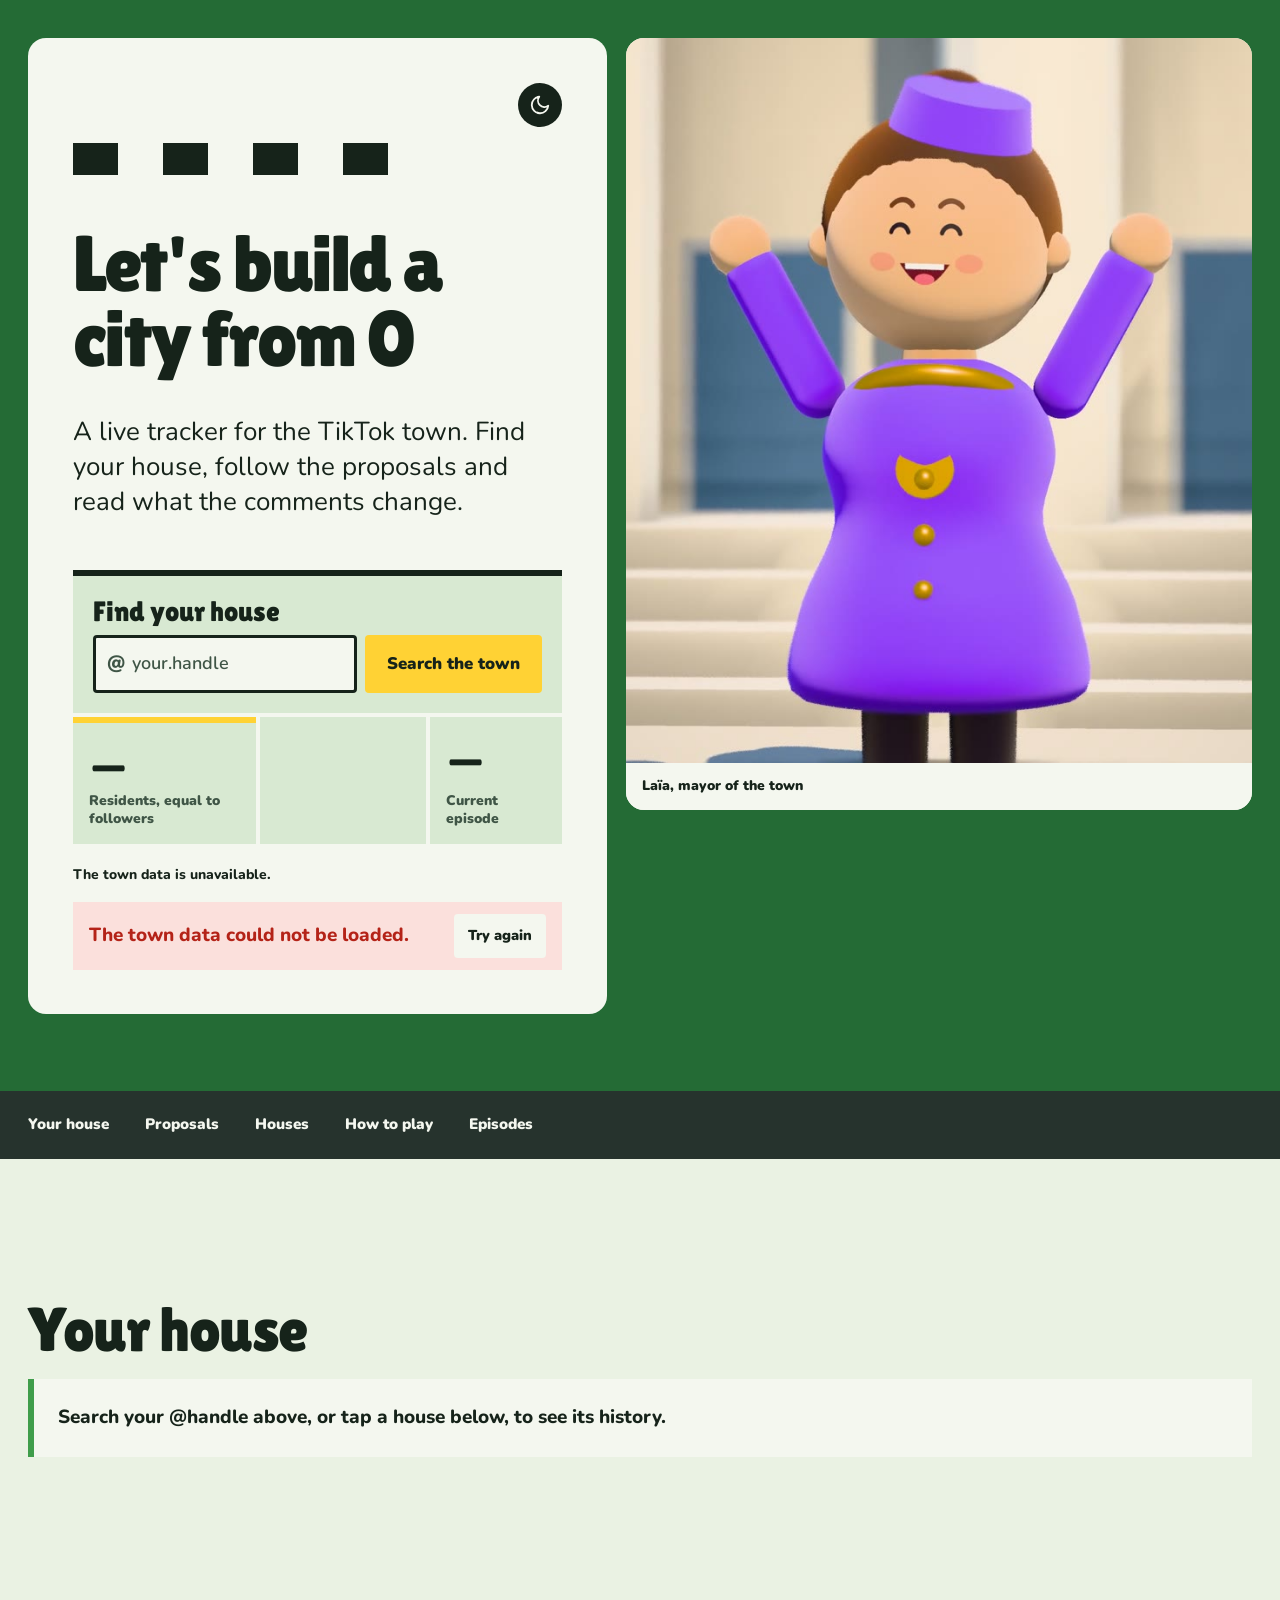
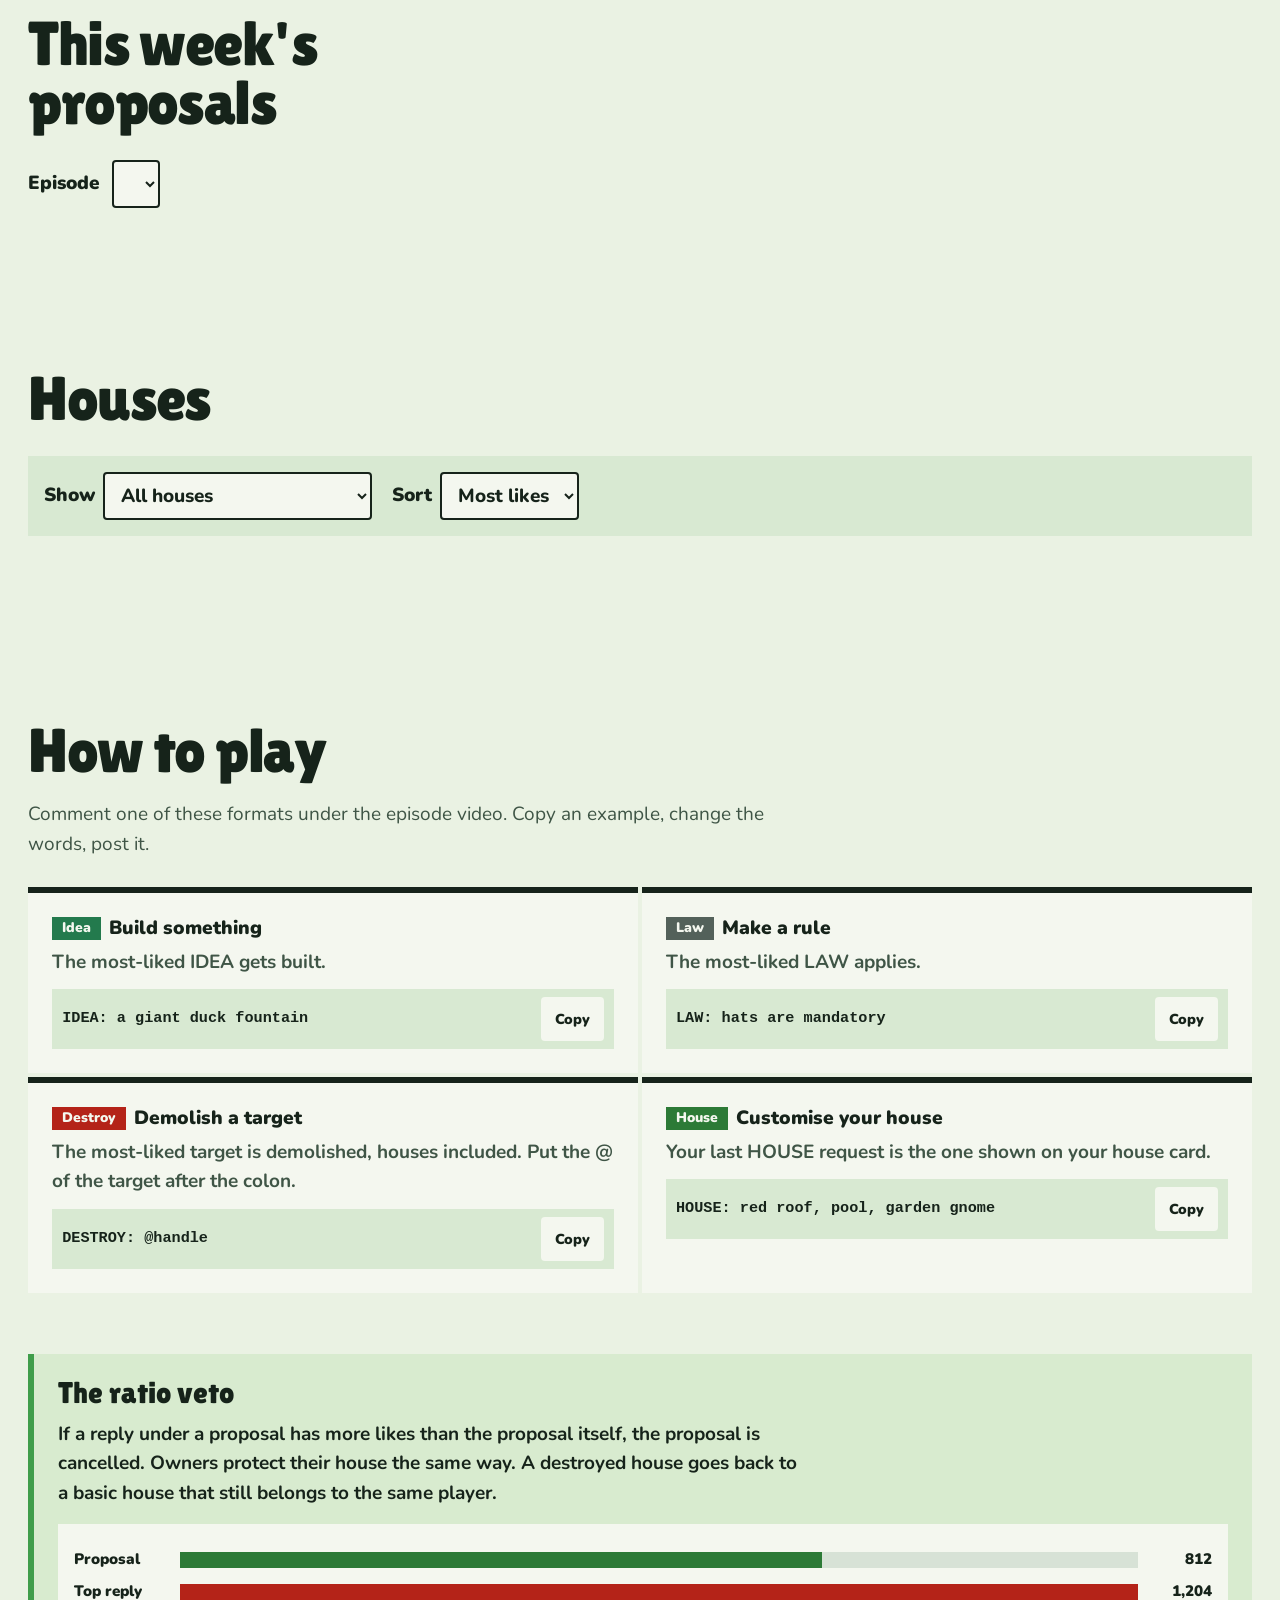
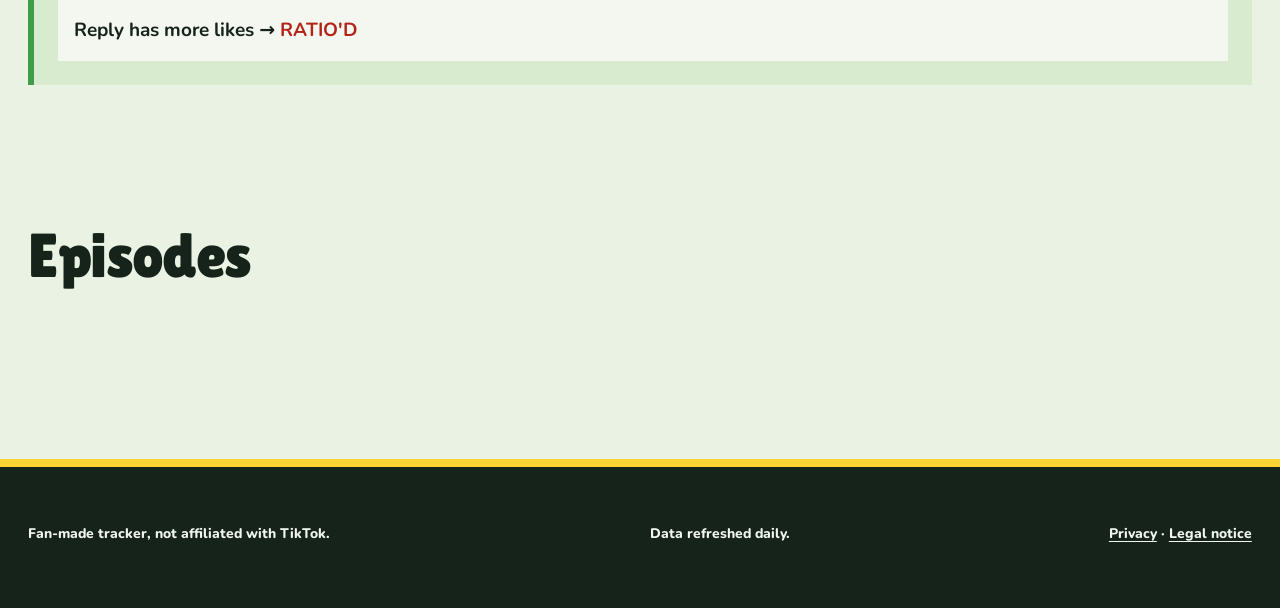
==== index.html @ fedee7d1 "Let's build a city from 0: town tracker" ====
<!doctype html>
<html lang="en">
<head>
<meta charset="utf-8">
<meta name="viewport" content="width=device-width, initial-scale=1">
<meta name="color-scheme" content="light dark">
<title>Let's build a city from 0 · Town tracker</title>
<meta name="description" content="Fan-made tracker for Let's build a city from 0: the houses, proposals, votes and elections of a miniature town built by TikTok comments.">
<meta name="theme-color" content="#2c7a36">
<meta property="og:type" content="website">
<meta property="og:title" content="Let's build a city from 0">
<meta property="og:description" content="Your comments build a miniature town. Find your house, follow the proposals and the election.">
<link rel="icon" type="image/png" href="img/laia-favicon.png">
<link rel="preconnect" href="https://fonts.googleapis.com">
<link rel="preconnect" href="https://fonts.gstatic.com" crossorigin>
<link rel="stylesheet" href="https://fonts.googleapis.com/css2?family=Lilita+One&family=Nunito:wght@400;600;800;900&display=swap">
<script>
  // Apply the stored theme before first paint (no flash). No stored choice: the OS setting applies.
  try { var t = localStorage.getItem('theme'); if (t === 'light' || t === 'dark') document.documentElement.setAttribute('data-theme', t); } catch (e) {}
</script>
<link rel="stylesheet" href="style.css">
</head>
<body>

<a class="skip" href="#main">Skip to content</a>

<header class="hero" id="hero">
  <div class="hero-shell wrap">
    <figure class="photo-card laia-hero hero-room">
      <div class="photo-stack">
        <img class="room-photo" src="img/laia-cheer.jpg" width="720" height="834" alt="Laïa, the mayor, cheering on the town hall steps" fetchpriority="high">
        <img class="room-photo room-photo-alt" src="img/laia-wave.jpg" width="720" height="694" alt="" aria-hidden="true">
      </div>
      <figcaption>Laïa, mayor of the town</figcaption>
    </figure>

    <div class="hero-card">
      <div class="hero-bar">
        <button type="button" class="theme-toggle" id="theme-toggle" aria-label="Switch to dark theme" hidden>
          <svg class="ic ic-moon" viewBox="0 0 24 24" aria-hidden="true" focusable="false"><path d="M21 12.8A9 9 0 1 1 11.2 3a7 7 0 0 0 9.8 9.8z"/></svg>
          <svg class="ic ic-sun" viewBox="0 0 24 24" aria-hidden="true" focusable="false"><circle cx="12" cy="12" r="4.5"/><path d="M12 2v2.5M12 19.5V22M2 12h2.5M19.5 12H22M4.9 4.9l1.8 1.8M17.3 17.3l1.8 1.8M4.9 19.1l1.8-1.8M17.3 6.7l1.8-1.8"/></svg>
        </button>
      </div>
      <div class="hero-stripe" aria-hidden="true"><span></span><span></span><span></span><span></span><span></span><span></span><span></span><span></span></div>
      <h1 class="title">Let's build a city from 0</h1>
      <p class="lede">A live tracker for the TikTok town. Find your house, follow the proposals and read what the comments change.</p>

      <form class="finder" id="find-form" role="search">
        <label class="finder-label" for="find">Find your house</label>
        <div class="finder-main">
          <div class="finder-row">
            <span class="at" aria-hidden="true">@</span>
            <input id="find" type="search" autocomplete="off" autocapitalize="none" autocorrect="off" spellcheck="false" placeholder="your.handle">
          </div>
          <button type="submit" class="btn primary">Search the town</button>
        </div>
        <ul class="results" id="results" hidden></ul>
      </form>

      <div class="stats">
        <div class="pop">
          <span class="num" id="population">—</span>
          <span class="stat-caption">Residents, equal to followers</span>
        </div>
        <div class="spark-card">
          <div class="spark" id="spark"></div>
          <span class="stat-caption">Follower history</span>
        </div>
        <div class="ep-box">
          <span class="num" id="current-ep">—</span>
          <span class="stat-caption">Current episode</span>
        </div>
      </div>

      <p class="updated" id="updated" role="status" aria-live="polite" aria-atomic="true" aria-busy="true">Loading the town…</p>
      <p class="banner" id="banner" role="status" hidden>Preview: sample data, the town opens with episode 2.</p>
      <div class="load-error" id="load-error" role="alert" hidden>
        <span>The town data could not be loaded.</span>
        <button type="button" class="btn small" id="load-retry">Try again</button>
      </div>
    </div>
  </div>
</header>

<nav class="sitenav" aria-label="Sections">
  <div class="wrap navbar">
    <ul class="navlist">
      <li><a href="#house">Your house</a></li>
      <li><a href="#proposals">Proposals</a></li>
      <li><a href="#houses">Houses</a></li>
      <li id="nav-deputy" hidden><a href="#deputy">Deputy mayor</a></li>
      <li id="nav-hall" hidden><a href="#hall">Hall of fame</a></li>
      <li><a href="#how">How to play</a></li>
      <li><a href="#episodes">Episodes</a></li>
    </ul>
  </div>
</nav>

<main class="wrap" id="main">

  <section class="block" id="house" aria-labelledby="house-title">
    <h2 class="sec-title" id="house-title">Your house</h2>
    <p class="muted" id="house-empty">Search your @handle above, or tap a house below, to see its history.</p>
    <article class="house" id="house-card" hidden></article>
  </section>

  <section class="block" id="proposals" aria-labelledby="proposals-title">
    <h2 class="sec-title" id="proposals-title">This week's proposals</h2>
    <div class="ep-switch">
      <label for="ep-select">Episode</label>
      <select id="ep-select"></select>
    </div>
    <div id="proposals-root"></div>
  </section>

  <section class="block" id="houses" aria-labelledby="houses-title">
    <h2 class="sec-title" id="houses-title">Houses</h2>
    <div class="toolbar">
      <label class="ctl">
        <span>Show</span>
        <select id="house-filter">
          <option value="all">All houses</option>
          <option value="custom">Custom</option>
          <option value="basic">Basic</option>
          <option value="destroyed_basic">Destroyed, back to basic</option>
        </select>
      </label>
      <label class="ctl">
        <span>Sort</span>
        <select id="house-sort">
          <option value="likes">Most likes</option>
          <option value="newest">Newest</option>
          <option value="az">A–Z</option>
        </select>
      </label>
      <p class="count" id="house-count" aria-live="polite"></p>
    </div>
    <div class="grid" id="house-grid"></div>
    <div class="more"><button type="button" class="btn" id="house-more" hidden>Show more houses</button></div>
  </section>

  <section class="block" id="deputy" aria-labelledby="deputy-title" hidden>
    <h2 class="sec-title" id="deputy-title">Deputy mayor</h2>
    <div class="deputy-split">
      <div>
        <ul class="deputy-rules">
          <li>Laïa is the mayor and stays mayor. The election picks her <strong>deputy mayor</strong>. It unlocks at 100 followers.</li>
          <li>To run, comment <strong>I RUN</strong> under the latest episode. The most-liked candidacy wins.</li>
          <li>The deputy serves <strong>2 episodes</strong>.</li>
          <li>The deputy <strong>tips the balance</strong> in every vote during their term.</li>
          <li>The deputy can pass <strong>one law</strong> of their choice, which lasts their whole term.</li>
          <li>If Laïa judges that law abusive, the law's first episode opens a <strong>keep-or-repeal vote</strong>.</li>
        </ul>
        <p class="muted">Candidates are residents who commented <strong>I RUN</strong>. Sorted by likes.</p>
      </div>
      <figure class="photo-card laia-deputy">
        <img src="img/laia-wave.jpg" width="720" height="694" loading="lazy" alt="Laïa, the mayor, waving from the town hall steps">
        <figcaption>Laïa picks a deputy</figcaption>
      </figure>
    </div>
    <p class="count" id="candidate-count" aria-live="polite"></p>
    <div class="grid" id="candidate-grid"></div>
  </section>

  <section class="block" id="hall" aria-labelledby="hall-title" hidden>
    <h2 class="sec-title" id="hall-title">Hall of fame</h2>
    <p class="muted">Deputy mayors and custom avatar winners, in the order of the episode they were chosen.</p>
    <ol class="hall-list" id="hall-list"></ol>
  </section>

  <section class="block" id="how" aria-labelledby="how-title">
    <h2 class="sec-title" id="how-title">How to play</h2>
    <p class="muted">Comment one of these formats under the episode video. Copy an example, change the words, post it.</p>

    <ul class="formats">
      <li class="format">
        <h3><span class="tag-type t-IDEA">Idea</span> Build something</h3>
        <p>The most-liked IDEA gets built.</p>
        <div class="example"><code id="ex-idea">IDEA: a giant duck fountain</code><button type="button" class="btn small copy" data-copy-target="ex-idea">Copy</button></div>
      </li>
      <li class="format">
        <h3><span class="tag-type t-LAW">Law</span> Make a rule</h3>
        <p>The most-liked LAW applies.</p>
        <div class="example"><code id="ex-law">LAW: hats are mandatory</code><button type="button" class="btn small copy" data-copy-target="ex-law">Copy</button></div>
      </li>
      <li class="format">
        <h3><span class="tag-type t-DESTROY">Destroy</span> Demolish a target</h3>
        <p>The most-liked target is demolished, houses included. Put the @ of the target after the colon.</p>
        <div class="example"><code id="ex-destroy">DESTROY: @handle</code><button type="button" class="btn small copy" data-copy-target="ex-destroy">Copy</button></div>
      </li>
      <li class="format">
        <h3><span class="tag-type t-HOUSE">House</span> Customise your house</h3>
        <p>Your last HOUSE request is the one shown on your house card.</p>
        <div class="example"><code id="ex-house">HOUSE: red roof, pool, garden gnome</code><button type="button" class="btn small copy" data-copy-target="ex-house">Copy</button></div>
      </li>
      <li class="format" id="how-run" hidden>
        <h3><span class="tag-type t-RUN">I run</span> Run for deputy mayor</h3>
        <p>Comment it to become a candidate.</p>
        <div class="example"><code id="ex-run">I RUN</code><button type="button" class="btn small copy" data-copy-target="ex-run">Copy</button></div>
      </li>
      <li class="format" id="how-deputy" hidden>
        <h3><span class="tag-type t-RUN">Deputy</span> Serve 2 episodes</h3>
        <p>The most-liked I RUN becomes deputy mayor. The deputy tips every vote and passes one law for the term. Laïa can call a keep-or-repeal vote on that law.</p>
      </li>
    </ul>
    <p class="copy-status" id="copy-status" role="status" aria-live="polite"></p>

    <div class="rule">
      <h3>The ratio veto</h3>
      <p>If a reply under a proposal has more likes than the proposal itself, the proposal is cancelled. Owners protect their house the same way. A destroyed house goes back to a basic house that still belongs to the same player.</p>
      <div class="ratio-demo" aria-hidden="true">
        <div class="rd-row">
          <span class="rd-label">Proposal</span>
          <span class="rd-track"><span class="rd-bar w-812"></span></span>
          <span class="rd-val">812</span>
        </div>
        <div class="rd-row">
          <span class="rd-label">Top reply</span>
          <span class="rd-track"><span class="rd-bar is-reply w-1204"></span></span>
          <span class="rd-val">1,204</span>
        </div>
        <p class="rd-verdict">Reply has more likes → <strong>RATIO'D</strong></p>
      </div>
    </div>

    <div class="rule milestones" id="milestones" hidden>
      <h3>Milestones</h3>
      <ul>
        <li><strong>100 followers:</strong> the deputy election unlocks.</li>
        <li><strong>1,000 followers:</strong> each episode's top comment gets a custom avatar in town.</li>
      </ul>
    </div>
  </section>

  <section class="block" id="episodes" aria-labelledby="episodes-title">
    <h2 class="sec-title" id="episodes-title">Episodes</h2>
    <ul class="ep-list" id="episode-list"></ul>
  </section>

  
</main>

<footer class="foot">
  <div class="wrap">
    <p>Fan-made tracker, not affiliated with TikTok.</p>
    <p>Data refreshed daily.</p>
    <p><a href="privacy.html">Privacy</a> · <a href="legal.html">Legal notice</a></p>
  </div>
</footer>

<script src="app.js"></script>
</body>
</html>
---- style.css ----
/* Let's build a city from 0 · public tracker */

:root {
  --bg: #eaf2e3;
  --paper: #f4f7ef;
  --surface: #d8e9d2;
  --ink: #16231a;
  --muted: #3f5546;
  --line: #b7cbb4;
  --link: #1e6e38;
  --grass: #3f9d4a;
  --grass-deep: #246b35;
  --grass-soft: #d8ebcf;
  --asphalt: #26332d;
  --asphalt-2: #415148;
  --asphalt-soft: #d7e2d6;
  --sun: #ffd234;
  --sun-hover: #ffe27a;
  --sun-soft: #fff1be;
  --sun-ink: #5b4300;
  --on-sun: #16231a;
  --on-tint: #f4f7ef;
  --on-asphalt: #f4f7ef;
  --title: #f4f7ef;
  --hero-text: #f3faef;
  --outline: #16231a;
  --focus: #0d5c38;
  --focus-on-green: #ffd234;
  --good: #1a6b43;
  --good-soft: #d5f0df;
  --bad: #b42318;
  --bad-soft: #fbe0dc;
  --bad-wash: #fdf1ef;
  --basic: #58635e;
  --basic-soft: #e4ece2;
  --t-idea: #237a4d;
  --t-law: #53615a;
  --t-destroy: #b42318;
  --t-run: #8a5800;
  --t-house: #2c7a36;
  --bar-other: #53615a;
  --bar-top: #2c7a36;
  --foot-bg: #16231a;
  --foot-text: #f1f7ee;
  --radius: 18px;
  --margin: clamp(16px, 2.2vw, 32px);
  --gutter: clamp(12px, 1.5vw, 24px);
  --s1: 4px;
  --s2: 8px;
  --s3: 16px;
  --s4: 24px;
  --s5: 32px;
  --s6: 48px;
  --s7: 64px;
  --step-small: clamp(.8125rem, .79rem + .1vw, .875rem);
  --step-body: clamp(1.0625rem, 1rem + .25vw, 1.1875rem);
  --step-lead: clamp(1.25rem, 1.1rem + .7vw, 1.625rem);
  --step-head: clamp(2rem, 1.3rem + 3.2vw, 4rem);
  --ease-out: cubic-bezier(.22, 1, .36, 1);
  --ease-soft: cubic-bezier(.33, 1, .68, 1);
  --t-hover: 180ms;
  --t-press: 140ms;
  color-scheme: light;
}

@media (prefers-color-scheme: dark) {
  :root:not([data-theme="light"]) {
    --bg: #101812;
    --paper: #1b2920;
    --surface: #263b2b;
    --ink: #eef7ed;
    --muted: #c1d0c2;
    --line: #415a46;
    --link: #8bd59b;
    --grass: #65c574;
    --grass-deep: #285e36;
    --grass-soft: #1f3b26;
    --asphalt: #202923;
    --asphalt-2: #3b4b40;
    --asphalt-soft: #2c3830;
    --sun: #ffd234;
    --sun-hover: #ffe9a3;
    --sun-soft: #3c3411;
    --sun-ink: #ffe38a;
    --on-sun: #16231a;
    --on-tint: #101812;
    --on-asphalt: #f2fbef;
    --title: #f2fbef;
    --hero-text: #f2fbef;
    --outline: #081008;
    --focus: #ffd234;
    --focus-on-green: #ffd234;
    --good: #57ca86;
    --good-soft: #173823;
    --bad: #ff857b;
    --bad-soft: #43211e;
    --bad-wash: #281916;
    --basic: #c0cbc1;
    --basic-soft: #2c3830;
    --t-idea: #57ca86;
    --t-law: #acb9ae;
    --t-destroy: #ff857b;
    --t-run: #ffc071;
    --t-house: #8bd59b;
    --bar-other: #9aa99d;
    --bar-top: #65c574;
    --foot-bg: #081008;
    --foot-text: #dce9dc;
    color-scheme: dark;
  }
}

:root[data-theme="dark"] {
  --bg: #101812;
  --paper: #1b2920;
  --surface: #263b2b;
  --ink: #eef7ed;
  --muted: #c1d0c2;
  --line: #415a46;
  --link: #8bd59b;
  --grass: #65c574;
  --grass-deep: #285e36;
  --grass-soft: #1f3b26;
  --asphalt: #202923;
  --asphalt-2: #3b4b40;
  --asphalt-soft: #2c3830;
  --sun: #ffd234;
  --sun-hover: #ffe9a3;
  --sun-soft: #3c3411;
  --sun-ink: #ffe38a;
  --on-sun: #16231a;
  --on-tint: #101812;
  --on-asphalt: #f2fbef;
  --title: #f2fbef;
  --hero-text: #f2fbef;
  --outline: #081008;
  --focus: #ffd234;
  --focus-on-green: #ffd234;
  --good: #57ca86;
  --good-soft: #173823;
  --bad: #ff857b;
  --bad-soft: #43211e;
  --bad-wash: #281916;
  --basic: #c0cbc1;
  --basic-soft: #2c3830;
  --t-idea: #57ca86;
  --t-law: #acb9ae;
  --t-destroy: #ff857b;
  --t-run: #ffc071;
  --t-house: #8bd59b;
  --bar-other: #9aa99d;
  --bar-top: #65c574;
  --foot-bg: #081008;
  --foot-text: #dce9dc;
  color-scheme: dark;
}

* { box-sizing: border-box; }
[hidden] { display: none !important; }
html { scroll-behavior: smooth; -webkit-text-size-adjust: 100%; }
html, body { margin: 0; }
body {
  background: var(--bg);
  color: var(--ink);
  font-family: "Nunito", system-ui, -apple-system, "Segoe UI", sans-serif;
  font-size: var(--step-body);
  line-height: 1.55;
  overflow-wrap: anywhere;
  text-rendering: optimizeLegibility;
}
button, input, select { font: inherit; }
h1, h2, h3, h4 { line-height: 1.05; margin: 0; text-wrap: balance; }
p { max-width: 68ch; margin: 0 0 .85em; text-wrap: pretty; }
ul, ol { margin: 0; padding: 0; }
a { color: var(--link); font-weight: 800; text-underline-offset: .18em; text-decoration-thickness: .08em; }
:focus-visible { outline: 3px solid var(--focus); outline-offset: 3px; }
.hero :focus-visible, .sitenav :focus-visible { outline-color: var(--focus-on-green); }
::selection { background: var(--sun); color: var(--on-sun); }

.wrap {
  width: 100%;
  max-width: 1380px;
  margin: 0 auto;
  padding-inline: var(--margin);
}

.skip {
  position: absolute;
  left: var(--margin);
  top: -80px;
  z-index: 30;
  display: inline-flex;
  align-items: center;
  min-height: 44px;
  padding: 8px 16px;
  background: var(--sun);
  color: var(--on-sun);
  font-weight: 900;
  text-decoration: none;
}
.skip:focus { top: 12px; }

/* The first screen is a paper record beside the mayor's room. */
.hero {
  padding: clamp(20px, 3vw, 40px) 0 clamp(44px, 6vw, 80px);
  background: var(--grass-deep);
  color: var(--hero-text);
}
.hero-shell {
  display: grid;
  grid-template-columns: minmax(0, 1fr) minmax(0, 1.08fr);
  gap: var(--gutter);
  align-items: stretch;
}
.hero-card,
.hero-room {
  min-width: 0;
  border-radius: var(--radius);
  overflow: hidden;
}
.hero-card {
  display: flex;
  flex-direction: column;
  padding: clamp(20px, 3.5vw, 56px);
  background: var(--paper);
  color: var(--ink);
}
.hero-bar { display: flex; justify-content: flex-end; min-height: 44px; }
.hero-stripe {
  display: flex;
  width: min(100%, 360px);
  height: 32px;
  margin-top: var(--s3);
  overflow: hidden;
}
.hero-stripe span { flex: 1 1 0; background: var(--ink); }
.hero-stripe span:nth-child(even) { background: var(--paper); }
.title {
  max-width: 13ch;
  margin-top: clamp(28px, 4vw, 64px);
  color: var(--ink);
  font-family: "Lilita One", "Arial Rounded MT Bold", system-ui, sans-serif;
  font-size: clamp(3rem, 6.2vw, 5.4rem);
  font-weight: 400;
  line-height: .94;
  letter-spacing: -.035em;
}
.lede {
  max-width: 38ch;
  margin: clamp(24px, 3vw, 40px) 0 0;
  color: var(--ink);
  font-size: var(--step-lead);
  line-height: 1.35;
}
.hero-room {
  order: 2;
  align-self: start;
  background: var(--paper);
  color: var(--ink);
}
.photo-stack { position: relative; aspect-ratio: 720 / 834; overflow: hidden; }
.room-photo {
  display: block;
  width: 100%;
  height: 100%;
  object-fit: cover;
  object-position: center top;
}
.room-photo-alt { position: absolute; inset: 0; opacity: 0; }
.photo-card figcaption {
  padding: 12px 16px 14px;
  background: var(--paper);
  color: var(--ink);
  font-size: var(--step-small);
  font-weight: 900;
}
.laia-hero { width: 100%; max-width: none; margin: 0; }
.laia-deputy { width: 100%; max-width: 420px; justify-self: end; margin: 0; }

.finder {
  position: relative;
  min-width: 0;
  margin-top: clamp(28px, 4vw, 56px);
  padding: 20px;
  background: var(--surface);
  color: var(--ink);
  border-top: 6px solid var(--ink);
}
.finder-label {
  display: block;
  margin-bottom: var(--s2);
  color: var(--ink);
  font-family: "Lilita One", system-ui, sans-serif;
  font-size: 1.75rem;
  font-weight: 400;
  line-height: 1.1;
}
.finder-main { display: grid; grid-template-columns: minmax(0, 1fr) auto; gap: var(--s2); align-items: stretch; }
.finder-row { position: relative; min-width: 0; }
.at {
  position: absolute;
  left: 14px;
  top: 50%;
  transform: translateY(-50%);
  color: var(--muted);
  font-size: 1.2rem;
  font-weight: 900;
  pointer-events: none;
}
.finder input {
  width: 100%;
  min-height: 52px;
  padding: 12px 16px 12px 36px;
  border: 3px solid var(--ink);
  border-radius: 4px;
  background: var(--paper);
  color: var(--ink);
  font-size: 1.125rem;
  font-weight: 800;
}
.finder input::placeholder { color: var(--muted); font-weight: 600; }
.results {
  max-height: 50vh;
  margin: var(--s2) 0 0;
  padding: 6px;
  list-style: none;
  overflow-y: auto;
  background: var(--paper);
}
.result-btn {
  display: flex;
  align-items: center;
  gap: 12px;
  width: 100%;
  min-height: 44px;
  padding: 8px 10px;
  border: 0;
  background: transparent;
  color: inherit;
  text-align: left;
  cursor: pointer;
}
.result-btn:hover, .result-btn:focus-visible { background: var(--sun-soft); }
.result-btn .who { flex: 1; min-width: 0; }
.result-none { padding: 10px; color: var(--muted); font-weight: 700; }

.stats {
  display: grid;
  grid-template-columns: 1.1fr 1fr .8fr;
  gap: 4px;
  margin-top: 4px;
  align-content: start;
}
.pop, .ep-box, .spark-card {
  display: flex;
  min-width: 0;
  min-height: 118px;
  flex-direction: column;
  justify-content: space-between;
  gap: var(--s1);
  padding: 16px;
  background: var(--surface);
  color: var(--ink);
}
.pop { border-top: 6px solid var(--sun); }
.stat-caption { color: var(--muted); font-size: var(--step-small); font-weight: 900; line-height: 1.3; }
.spark:empty + .stat-caption { display: none; }
.num {
  display: block;
  color: var(--ink);
  font-family: "Lilita One", system-ui, sans-serif;
  font-size: clamp(2.25rem, 4vw, 3.5rem);
  font-weight: 400;
  line-height: .95;
  font-variant-numeric: tabular-nums;
}
.spark { width: 100%; height: 56px; color: var(--ink); }
.spark-svg { display: block; width: 100%; height: 100%; }
.updated { margin: 20px 0 0; color: var(--ink); font-size: var(--step-small); font-weight: 800; }
.banner, .load-error { margin: 16px 0 0; padding: 12px 16px; color: var(--ink); font-weight: 800; }
.banner { background: var(--sun-soft); }
.load-error { display: flex; flex-wrap: wrap; align-items: center; gap: 12px; background: var(--bad-soft); color: var(--bad); }
.load-error .btn { margin-left: auto; }

/* The index is a plain strip, not a row of controls. */
.sitenav { position: sticky; top: 0; z-index: 10; background: var(--asphalt); color: var(--on-asphalt); }
.navbar { display: flex; align-items: center; gap: var(--s2); }
.navbar .navlist { flex: 1 1 auto; min-width: 0; }
.navlist { display: flex; flex-wrap: wrap; gap: 4px clamp(16px, 3vw, 36px); list-style: none; padding: 12px 0; }
.navlist a { display: inline-flex; align-items: center; min-height: 44px; padding: 8px 0; color: var(--on-asphalt); font-size: .95rem; font-weight: 900; text-decoration-color: transparent; white-space: nowrap; transition: color var(--t-hover) ease, text-decoration-color var(--t-hover) ease; }
.navlist a:hover, .navlist a:focus-visible { color: var(--sun); text-decoration-color: currentColor; }

main section, .block { scroll-margin-top: 78px; }
.block { padding-top: clamp(92px, 11vw, 168px); }
.sec-title { max-width: 11ch; margin-bottom: 20px; color: var(--ink); font-family: "Lilita One", system-ui, sans-serif; font-size: var(--step-head); font-weight: 400; letter-spacing: -.025em; line-height: .96; }
.muted { color: var(--muted); }
.block > .muted { max-width: 68ch; }
#house-empty { display: block; width: 100%; max-width: none; padding: 24px; border-left: 6px solid var(--grass); background: var(--paper); color: var(--ink); font-weight: 800; }
.count { margin: 0; color: var(--muted); font-size: var(--step-small); font-weight: 800; font-variant-numeric: tabular-nums; }
.more { margin-top: var(--s4); text-align: center; }

.btn { display: inline-flex; align-items: center; justify-content: center; gap: var(--s2); min-height: 44px; padding: 8px 18px; border: 0; border-radius: 4px; background: var(--paper); color: var(--ink); font-weight: 900; cursor: pointer; transition: background-color var(--t-hover) ease, color var(--t-hover) ease, transform var(--t-press) var(--ease-out); }
.btn:hover { background: var(--sun-soft); }
.btn:active { transform: translateY(1px); }
.btn.small { min-height: 44px; padding: 6px 14px; font-size: .9rem; }
.btn.primary { min-height: 52px; padding: 12px 22px; background: var(--sun); color: var(--on-sun); font-size: 1.05rem; }
.btn.primary:hover { background: var(--sun-hover); }
.btn.primary:active { transform: translateY(2px); }
.finder .btn.primary { min-width: 150px; }
button:disabled { cursor: wait; opacity: .55; }
.ghost { display: inline-flex; align-items: center; min-height: 44px; padding: 6px 16px; border: 2px solid var(--ink); border-radius: 4px; background: transparent; color: var(--ink); font-weight: 900; cursor: pointer; }
.ghost:hover { background: var(--sun-soft); }

.toolbar { display: flex; flex-wrap: wrap; gap: 12px 20px; align-items: center; margin: 28px 0 20px; padding: 16px; background: var(--surface); }
.ctl { display: flex; align-items: center; gap: var(--s2); color: var(--ink); font-weight: 900; }
select { min-height: 44px; min-width: 0; max-width: 100%; padding: 8px 12px; border: 2px solid var(--ink); border-radius: 4px; background: var(--paper); color: var(--ink); font-weight: 800; }
.ep-switch { display: flex; flex-wrap: wrap; align-items: center; gap: 12px; margin: 28px 0 20px; color: var(--ink); font-weight: 900; }

/* Archives use flat sheets with no resting outline. */
.grid { display: grid; grid-template-columns: 1fr; gap: 4px; }
@media (min-width: 520px) { .grid { grid-template-columns: repeat(2, minmax(0, 1fr)); } }
@media (min-width: 980px) { .grid { grid-template-columns: repeat(3, minmax(0, 1fr)); } }
.card-btn { display: flex; flex-direction: column; gap: 16px; width: 100%; min-width: 0; padding: 24px; border: 0; border-radius: 0; background: var(--paper); color: inherit; text-align: left; cursor: pointer; transition: background-color var(--t-hover) ease, transform var(--t-press) var(--ease-out); }
.grid > .card-btn:nth-child(even) { background: var(--surface); }
.card-btn:hover, .card-btn:focus-visible { background: var(--sun-soft); }
.card-btn:active { transform: translateY(2px); }
.card-btn.is-selected { background: var(--sun-soft); }
.card-top { display: flex; gap: 12px; align-items: center; min-width: 0; }
.who { flex: 1; min-width: 0; display: flex; flex-direction: column; }
.nick { font-size: 1.05rem; font-weight: 900; line-height: 1.3; }
.handle { color: var(--muted); font-size: var(--step-small); font-weight: 800; }
.initial { display: inline-flex; flex: 0 0 44px; align-items: center; justify-content: center; width: 44px; height: 44px; border-radius: 50%; background: var(--grass-soft); color: var(--ink); font-family: "Lilita One", system-ui, sans-serif; font-size: 1.25rem; }
.facts { display: grid; grid-template-columns: repeat(2, minmax(0, 1fr)); gap: 4px; margin: 0; }
@media (min-width: 380px) { .facts { grid-template-columns: repeat(4, minmax(0, 1fr)); } }
.fact { min-width: 0; padding: 8px 4px; background: var(--bg); text-align: center; }
.fact-label { display: block; color: var(--muted); font-size: var(--step-small); font-weight: 900; }
.fact-val { display: block; overflow-wrap: anywhere; font-weight: 900; font-variant-numeric: tabular-nums; }
.request { padding: 10px 12px; border-left: 4px solid var(--good); background: var(--good-soft); color: var(--ink); font-weight: 800; overflow-wrap: anywhere; }
.request.is-none { padding: 0; border-left: 0; background: transparent; color: var(--muted); font-style: italic; font-weight: 700; }
.request.is-gone { border-left-color: var(--bad); background: var(--bad-soft); color: var(--bad); text-decoration: line-through; }
.tag { align-self: flex-start; padding: 3px 10px; background: var(--sun); color: var(--on-sun); font-size: var(--step-small); font-weight: 900; }
.badge { flex: 0 0 auto; padding: 4px 10px; background: var(--basic-soft); color: var(--basic); font-size: var(--step-small); font-weight: 900; white-space: nowrap; }
.b-basic { background: var(--basic-soft); color: var(--basic); }
.b-custom { background: var(--good-soft); color: var(--good); }
.b-destroyed_basic { background: var(--bad-soft); color: var(--bad); }
.b-unknown { background: var(--basic-soft); color: var(--muted); }

.house { margin-bottom: var(--s2); padding: clamp(20px, 4vw, 48px); border-left: 8px solid var(--ink); background: var(--paper); color: var(--ink); }
.house-head { display: flex; flex-wrap: wrap; gap: 12px; align-items: center; }
.house-head > .who { flex: 1 1 160px; }
.house-title { font-family: "Lilita One", system-ui, sans-serif; font-size: clamp(1.75rem, 5vw, 3rem); font-weight: 400; line-height: 1; }
.house .facts { margin-top: 28px; }
.house h4 { margin: 40px 0 12px; color: var(--ink); font-size: 1.1rem; font-weight: 900; }
.house-note { margin: 12px 0 0; padding: 12px 14px; background: var(--sun-soft); color: var(--ink); font-weight: 800; }
.house-note.is-bad { background: var(--bad-soft); color: var(--bad); }
.house-note.is-muted { background: var(--basic-soft); color: var(--muted); font-weight: 700; }
.house-actions { display: flex; flex-wrap: wrap; gap: 12px; margin-top: var(--s3); align-items: center; }
.share-link { margin: 0; padding: 10px 12px; background: var(--bg); color: var(--ink); font-size: .9rem; overflow-wrap: anywhere; user-select: all; }
.share-status { color: var(--good); font-size: var(--step-small); font-weight: 900; }
.timeline { margin: 16px 0 0; padding: 20px 20px 4px; list-style: none; border-left: 4px solid var(--grass); background: var(--surface); }
.tl-item { position: relative; display: flex; gap: 12px; padding: 0 0 18px 20px; }
.tl-item::before { content: ""; position: absolute; left: -31px; top: 4px; width: 12px; height: 12px; border-radius: 50%; background: var(--sun); }
.tl-ep { flex: 0 0 auto; min-width: 52px; color: var(--muted); font-size: var(--step-small); font-weight: 900; font-variant-numeric: tabular-nums; }
.tl-body { display: flex; flex-direction: column; min-width: 0; }
.tl-detail { overflow-wrap: anywhere; }
time { color: var(--muted); font-size: var(--step-small); font-weight: 800; }

/* Proposals read like docket pages. */
.winners { margin-bottom: 20px; padding: 20px; border-left: 6px solid var(--sun); background: var(--sun-soft); color: var(--ink); }
.winners h3 { margin: 0 0 12px; color: var(--sun-ink); font-size: 1.2rem; font-weight: 900; }
.winner-line { display: flex; flex-wrap: wrap; gap: 6px 10px; align-items: baseline; margin: 0 0 12px; }
.type-head { margin: 56px 0 16px; color: var(--ink); font-size: 1.35rem; font-weight: 900; }
.type-head::first-letter { text-transform: uppercase; }
.props { display: grid; grid-template-columns: 1fr; gap: 4px; }
@media (min-width: 720px) { .props { grid-template-columns: repeat(2, minmax(0, 1fr)); } }
.prop { display: flex; flex-direction: column; gap: 12px; min-width: 0; padding: 24px; border-top: 6px solid var(--line); background: var(--paper); color: var(--ink); }
.prop.is-winner { border-top-color: var(--sun); background: var(--sun-soft); }
.prop.is-ratioed { border-top-color: var(--bad); background: var(--bad-wash); }
.prop-head { display: flex; flex-wrap: wrap; gap: var(--s2); align-items: center; }
.type, .tag-type { display: inline-block; padding: 4px 10px; background: var(--muted); color: var(--on-tint); font-size: var(--step-small); font-weight: 900; text-transform: lowercase; }
.type::first-letter, .tag-type::first-letter { text-transform: uppercase; }
.t-IDEA { background: var(--t-idea); }
.t-LAW { background: var(--t-law); }
.t-DESTROY { background: var(--t-destroy); }
.t-RUN { background: var(--t-run); }
.t-HOUSE { background: var(--t-house); }
.win, .lead { padding: 4px 10px; background: var(--paper); color: var(--ink); font-size: var(--step-small); font-weight: 900; }
.win { background: var(--sun); color: var(--on-sun); }
.likes { margin-left: auto; color: var(--muted); font-size: var(--step-small); font-weight: 900; font-variant-numeric: tabular-nums; }
.prop-text { margin: 0; font-size: 1.125rem; font-weight: 900; overflow-wrap: anywhere; }
.by { margin: 0; color: var(--muted); font-size: var(--step-small); font-weight: 800; }
.reply { margin: 0; padding: 10px 12px; border-left: 4px solid var(--line); background: var(--surface); color: var(--muted); font-size: .95rem; overflow-wrap: anywhere; }
.reply-by { display: block; margin-bottom: 2px; color: var(--ink); font-size: var(--step-small); font-weight: 900; }
.stamp { align-self: flex-start; margin-top: var(--s1); padding: 6px 12px; border: 4px solid var(--bad); background: var(--paper); color: var(--bad); font-size: .95rem; font-weight: 900; }
.empty { grid-column: 1 / -1; padding: 24px; background: var(--surface); color: var(--muted); font-weight: 800; text-align: center; }

/* How-to-play is the instruction slip. */
.formats { display: grid; grid-template-columns: 1fr; gap: 4px; list-style: none; margin-top: 28px; }
@media (min-width: 720px) { .formats { grid-template-columns: repeat(2, minmax(0, 1fr)); } }
.format { display: flex; flex-direction: column; gap: var(--s2); min-width: 0; padding: 24px; border-top: 6px solid var(--ink); background: var(--paper); color: var(--ink); }
.format h3 { display: flex; flex-wrap: wrap; gap: var(--s2); align-items: center; font-size: 1.2rem; font-weight: 900; }
.format p { margin: 0; color: var(--muted); font-weight: 700; }
.example { display: flex; flex-wrap: wrap; gap: 8px 12px; align-items: center; justify-content: space-between; min-width: 0; margin-top: var(--s1); padding: var(--s2) 10px; background: var(--surface); }
.example code { flex: 1 1 180px; min-width: 0; color: var(--ink); font-family: ui-monospace, "Cascadia Mono", Consolas, "Courier New", monospace; font-size: .95rem; font-weight: 700; overflow-wrap: anywhere; }
.copy-status { min-height: 1.5em; margin-top: 12px; color: var(--good); font-size: var(--step-small); font-weight: 900; }
.rule { margin-top: 28px; padding: 24px; border-left: 6px solid var(--grass); background: var(--grass-soft); color: var(--ink); }
.rule h3 { margin-bottom: 12px; font-family: "Lilita One", system-ui, sans-serif; font-size: 1.9rem; font-weight: 400; line-height: 1; }
.rule p { font-weight: 700; }
.ratio-demo { margin-top: var(--s3); padding: 16px; background: var(--paper); color: var(--ink); }
.rd-row { display: grid; grid-template-columns: 96px minmax(0, 1fr) 64px; gap: 10px; align-items: center; margin: 8px 0; font-size: .95rem; font-weight: 900; }
.rd-track { display: block; height: 16px; overflow: hidden; background: var(--asphalt-soft); }
.rd-bar { display: block; height: 100%; background: var(--bar-top); }
.rd-bar.is-reply { background: var(--bad); }
.rd-bar.w-812 { width: 67%; }
.rd-bar.w-1204 { width: 100%; }
.rd-val { text-align: right; font-variant-numeric: tabular-nums; }
.rd-verdict { margin: 12px 0 0; font-weight: 900; }
.rd-verdict strong { color: var(--bad); }

/* Optional election and hall sections use the same flat sheets. */
.deputy-split { display: grid; gap: var(--s4); align-items: start; }
@media (min-width: 880px) { .deputy-split { grid-template-columns: minmax(0, 1.4fr) minmax(0, 1fr); } }
.deputy-rules { margin: 0 0 var(--s3); padding: 24px 24px 24px 40px; background: var(--paper); color: var(--ink); font-weight: 700; }
.deputy-rules li { margin-bottom: 8px; }
.milestones ul { margin: 0; padding-left: 1.25em; font-weight: 700; }
.milestones li { margin-bottom: 8px; }
.avatar-img { flex: 0 0 44px; width: 44px; height: 44px; border-radius: 50%; object-fit: cover; background: var(--grass-soft); }
.avatar-img.is-big { flex-basis: 72px; width: 72px; height: 72px; }
.avatar-ph { background: var(--basic-soft); color: var(--muted); }
.avatar-line { margin: var(--s3) 0 0; }
.hall-list { display: grid; gap: 4px; list-style: none; margin: 28px 0 0; padding: 0; }
@media (min-width: 760px) { .hall-list { grid-template-columns: repeat(2, minmax(0, 1fr)); } }
.hall-item { display: grid; grid-template-columns: auto auto minmax(0, 1fr); gap: 12px; align-items: center; padding: 20px; background: var(--paper); }
.hall-rank { min-width: 1.5ch; color: var(--ink); font-family: "Lilita One", system-ui, sans-serif; font-size: 1.75rem; line-height: 1; text-align: center; }
.hall-item .initial.avatar-ph { flex-basis: 72px; width: 72px; height: 72px; font-size: 1.75rem; }
.hall-body { display: flex; flex-direction: column; gap: 4px; min-width: 0; align-items: flex-start; }
.hall-btn { padding: 0; border: 0; background: transparent; color: var(--link); font-weight: 900; text-align: left; text-decoration: underline; overflow-wrap: anywhere; cursor: pointer; }
.hall-btn:focus-visible { outline: 3px solid var(--focus); outline-offset: 2px; }
.hall-meta, .hall-law { margin: 0; overflow-wrap: anywhere; }
.hall-meta { color: var(--muted); font-size: var(--step-small); font-weight: 700; }
.hall-law { color: var(--ink); font-weight: 800; }

/* Episodes are the archive's closing sheets. */
.ep-list { display: grid; grid-template-columns: minmax(0, 1fr); gap: 4px; list-style: none; }
@media (min-width: 760px) { .ep-list { grid-template-columns: repeat(auto-fill, minmax(min(100%, 320px), 1fr)); } }
.ep-item { display: flex; flex-direction: column; align-items: stretch; gap: 16px; min-width: 0; padding: 24px; border-top: 6px solid var(--ink); background: var(--paper); color: var(--ink); }
.ep-title { font-family: "Lilita One", system-ui, sans-serif; font-size: 1.75rem; font-weight: 400; line-height: 1; }
.ep-frame { position: relative; width: 100%; max-width: 340px; aspect-ratio: 9 / 16; align-self: center; overflow: hidden; background: var(--asphalt-soft); }
.ep-frame iframe { position: absolute; inset: 0; width: 100%; height: 100%; border: 0; }
.ep-item .vote-card { width: 100%; max-width: none; margin: 0; padding: 12px 0 0; text-align: left; }
.ep-link { display: inline-flex; align-items: center; justify-content: center; min-height: 44px; padding: 8px 16px; background: var(--sun); color: var(--on-sun); font-weight: 900; text-decoration: none; }
.ep-link:hover { background: var(--sun-hover); text-decoration: underline; }
.vote-card { max-width: 720px; margin-top: var(--s3); padding: 16px; background: var(--surface); color: var(--ink); }
.vote-card h3 { font-family: "Lilita One", system-ui, sans-serif; font-size: 1.6rem; font-weight: 400; line-height: 1; }
.bar-row { display: grid; grid-template-columns: 36px minmax(0, 1fr) auto; gap: 10px; align-items: center; margin: 10px 0; }
.bar-label { font-family: "Lilita One", system-ui, sans-serif; font-size: 1.375rem; }
.bar-track { display: block; height: 20px; overflow: hidden; background: var(--asphalt-soft); }
.bar-fill { display: block; height: 100%; background: var(--bar-other); }
.bar-fill.is-top { background: var(--bar-top); }
.bar-val { white-space: nowrap; color: var(--muted); font-size: var(--step-small); font-weight: 900; font-variant-numeric: tabular-nums; }

.foot { display: block; margin-top: clamp(96px, 12vw, 168px); padding: 56px 0 64px; border-top: 8px solid var(--sun); background: var(--foot-bg); color: var(--foot-text); font-size: var(--step-small); font-weight: 800; }
.foot .wrap { display: flex; flex-wrap: wrap; justify-content: space-between; gap: 8px 32px; }
.foot p { margin: 0; }
.foot a { color: var(--foot-text); }
.foot a:focus-visible { outline-color: var(--focus-on-green); }

/* Click-to-load TikTok facade. */
.ep-facade { position: absolute; inset: 0; display: flex; flex-direction: column; align-items: center; justify-content: center; gap: var(--s3); padding: var(--s3); text-align: center; }
.ep-load { white-space: normal; }
.ep-load:focus-visible { outline: 3px solid var(--focus); outline-offset: 2px; }
.ep-facade-note { margin: 0; color: var(--ink); font-size: var(--step-small); font-weight: 800; }

.theme-toggle { display: inline-flex; flex: 0 0 auto; align-items: center; justify-content: center; width: 44px; height: 44px; padding: 0; border: 0; border-radius: 50%; background: var(--ink); color: var(--paper); cursor: pointer; }
.theme-toggle:hover { background: var(--sun); color: var(--on-sun); }
.theme-toggle:focus-visible { outline: 3px solid var(--focus); outline-offset: 3px; }
.ic { width: 22px; height: 22px; fill: none; stroke: currentColor; stroke-width: 2; stroke-linecap: round; stroke-linejoin: round; }
.ic-sun { display: none; }
.theme-toggle.is-dark .ic-moon { display: none; }
.theme-toggle.is-dark .ic-sun { display: block; }

@keyframes settle-in { from { opacity: .86; transform: translateY(16px); } to { opacity: 1; transform: none; } }
@keyframes room-fade { 0%, 38% { opacity: 0; } 58%, 100% { opacity: 1; } }

@media (prefers-reduced-motion: no-preference) {
  .hero-room, .hero-card { animation: settle-in 800ms var(--ease-out) both; }
  .hero-room { animation-delay: 80ms; }
  .stats > * { animation: settle-in 650ms var(--ease-out) both; }
  .stats > :nth-child(2) { animation-delay: 90ms; }
  .stats > :nth-child(3) { animation-delay: 180ms; }
  .room-photo-alt { animation: room-fade 12s var(--ease-soft) infinite alternate; }
  .block > .sec-title, .block > .muted, .block > .toolbar, .block > .ep-switch, .block > .grid, .block > .props, .block > .formats, .block > .rule, .block > .deputy-split, .block > .hall-list, .block > .ep-list { animation: settle-in 760ms var(--ease-out) both; }
}

@media (max-width: 879px) {
  .hero-shell { grid-template-columns: 1fr; }
  .hero-room { order: 1; }
  .hero-card { order: 2; margin: -32px 12px 0; padding: 24px; }
  .photo-stack { aspect-ratio: auto; height: clamp(220px, 42vw, 360px); }
  .title { font-size: clamp(3rem, 10vw, 4.4rem); }
}

@media (max-width: 620px) {
  .finder-main { grid-template-columns: 1fr; }
  .finder .btn.primary { width: 100%; }
  .stats { grid-template-columns: repeat(2, minmax(0, 1fr)); }
  .spark-card { grid-column: 1 / -1; min-height: 104px; }
  .format, .prop, .ep-item, .card-btn { padding: 20px; }
  .foot .wrap { display: grid; grid-template-columns: 1fr; }
}

@media (max-width: 420px) {
  .hero-card { margin-inline: 0; }
  .hero-room { border-radius: var(--radius) var(--radius) 0 0; }
  .hero-card { border-radius: 0 0 var(--radius) var(--radius); }
  .num { font-size: 2.25rem; }
  .rd-row { grid-template-columns: 72px minmax(0, 1fr) 48px; }
}

@media (prefers-reduced-motion: reduce) {
  html { scroll-behavior: auto; }
  *, *::before, *::after { transition: none !important; animation: none !important; }
  .room-photo-alt { display: none; }
}
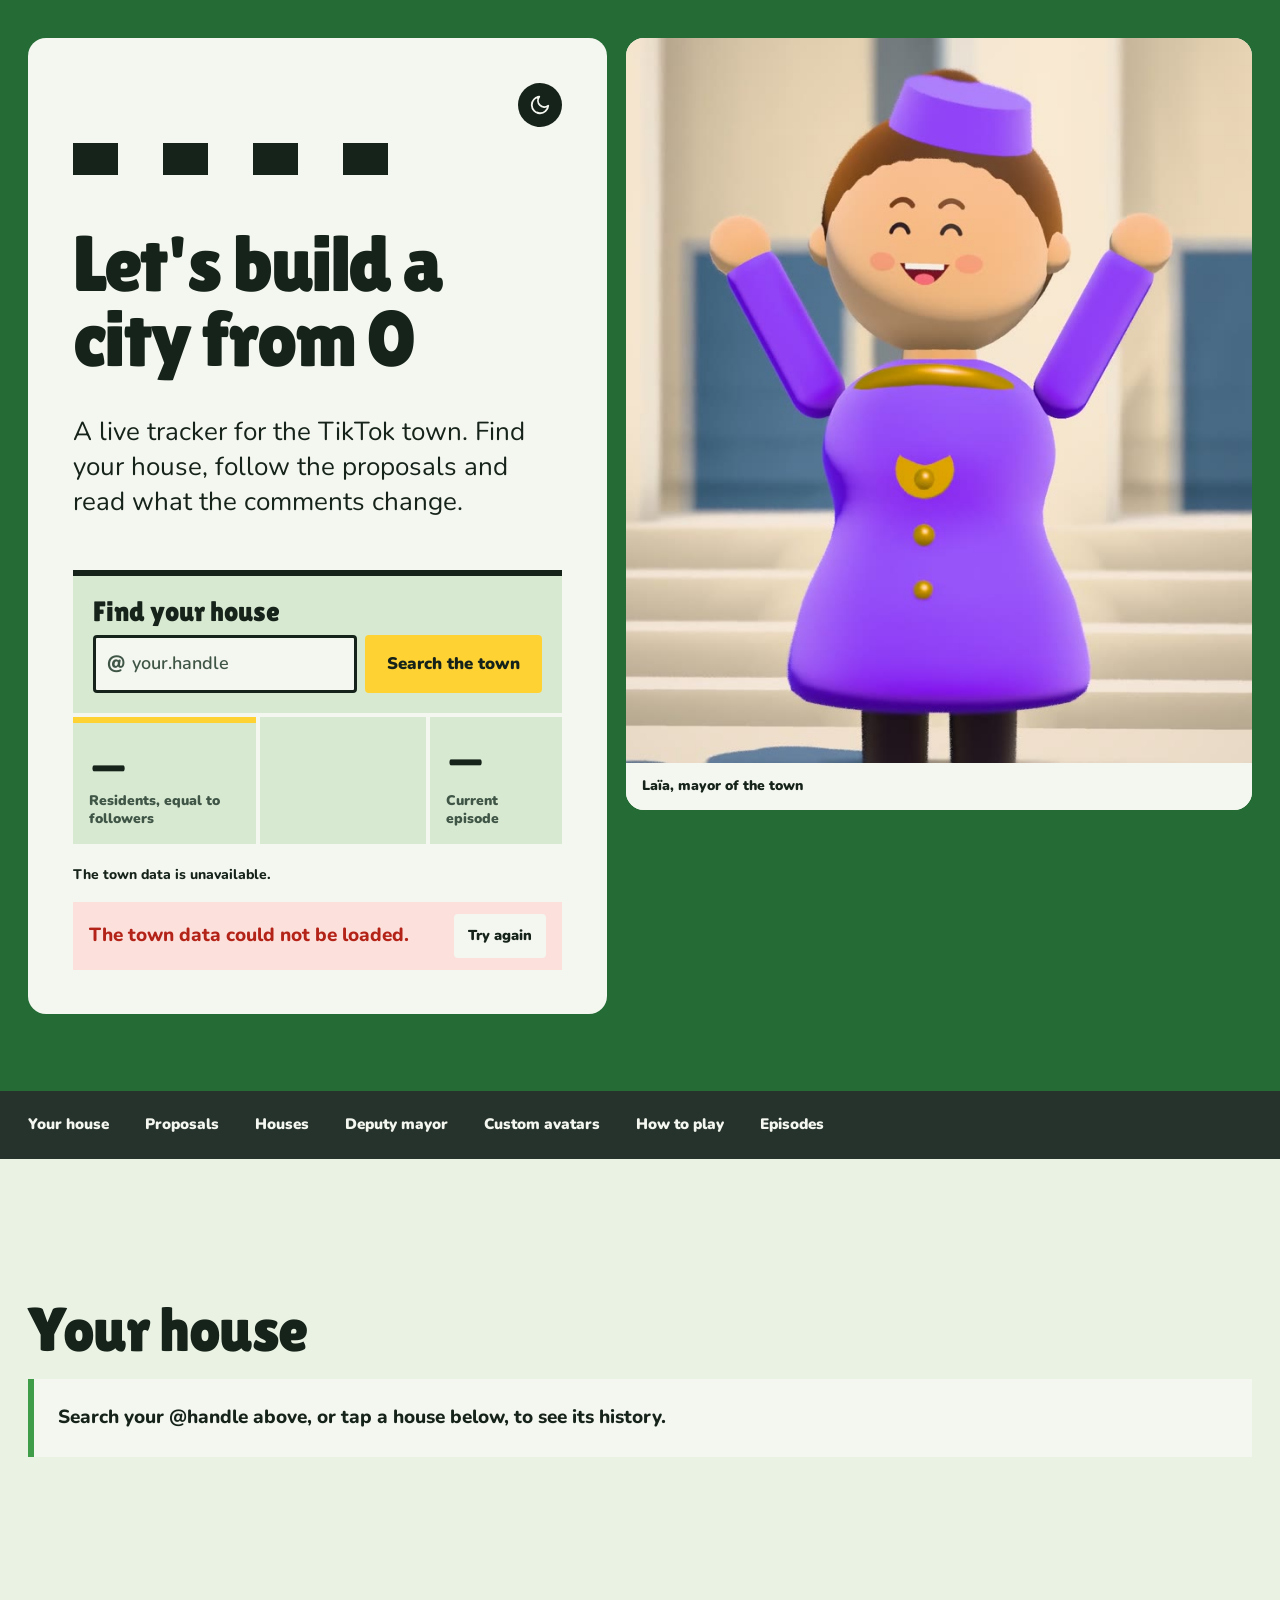
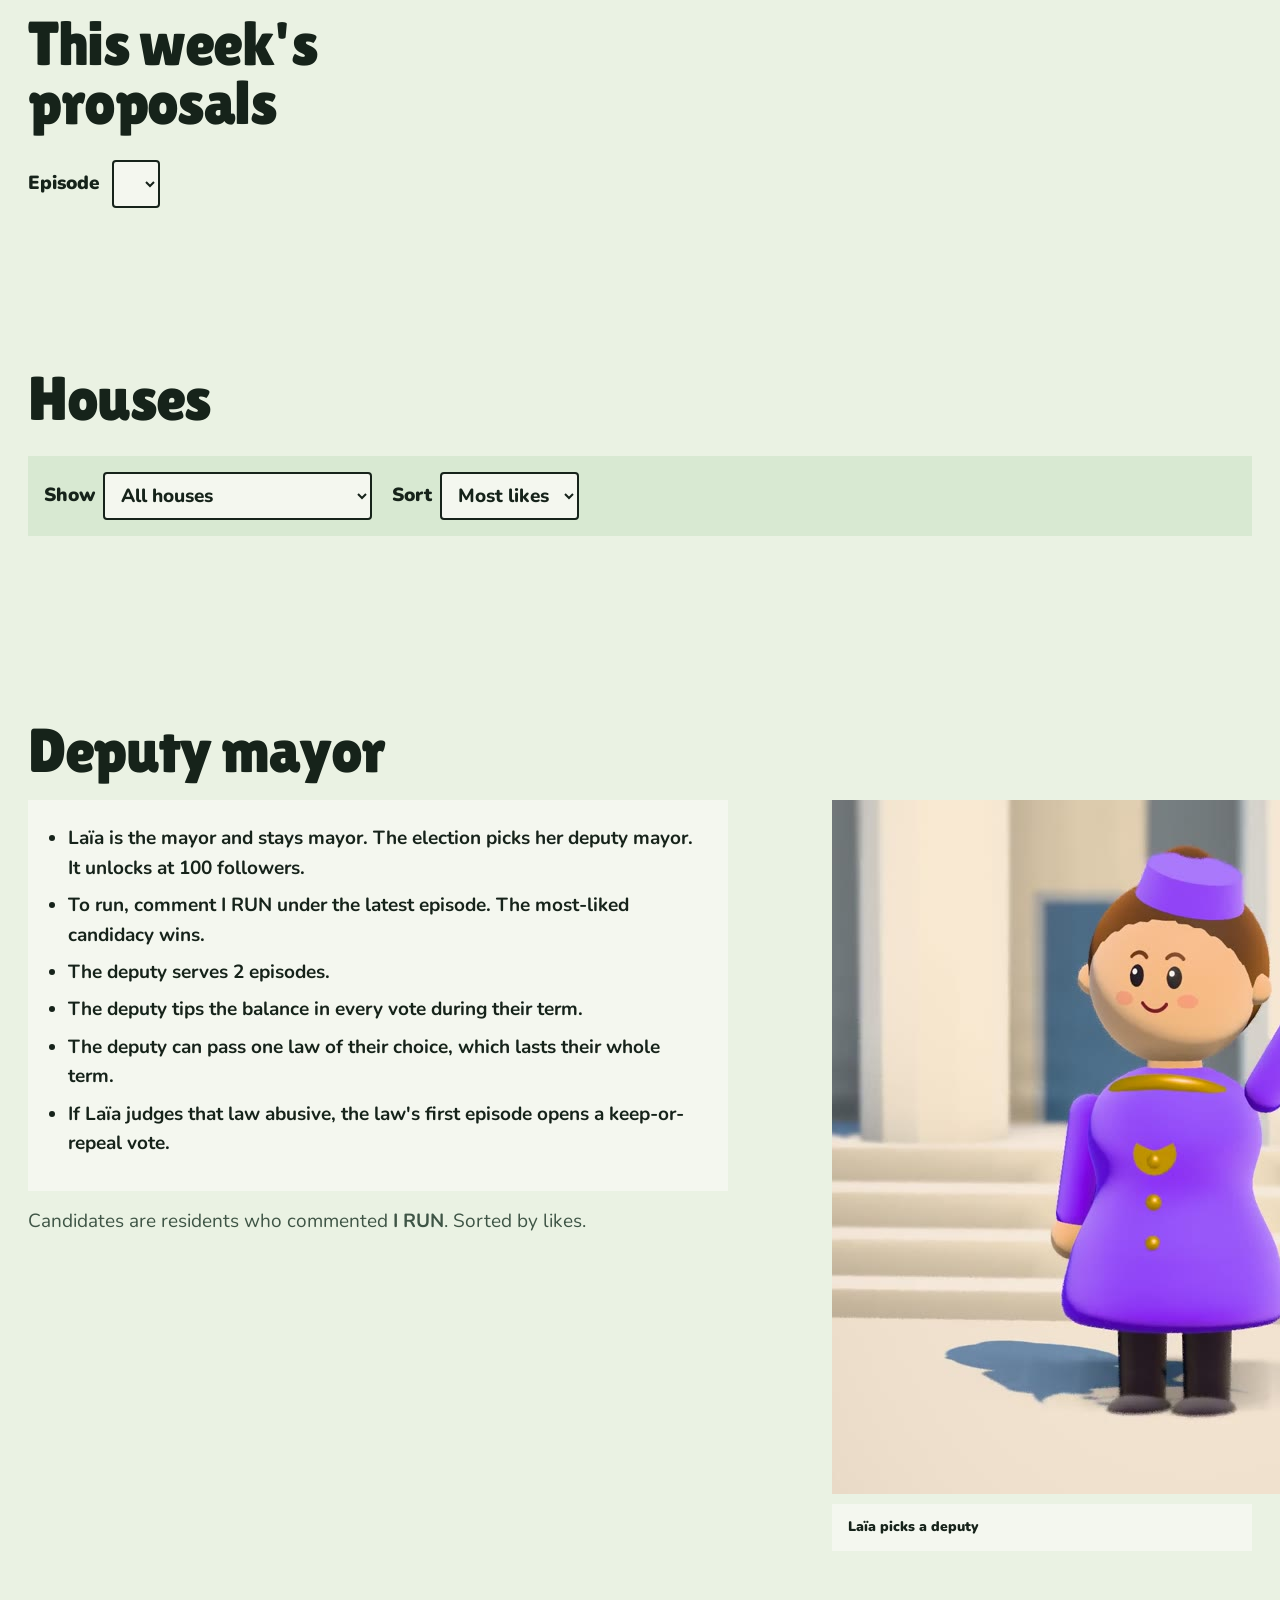
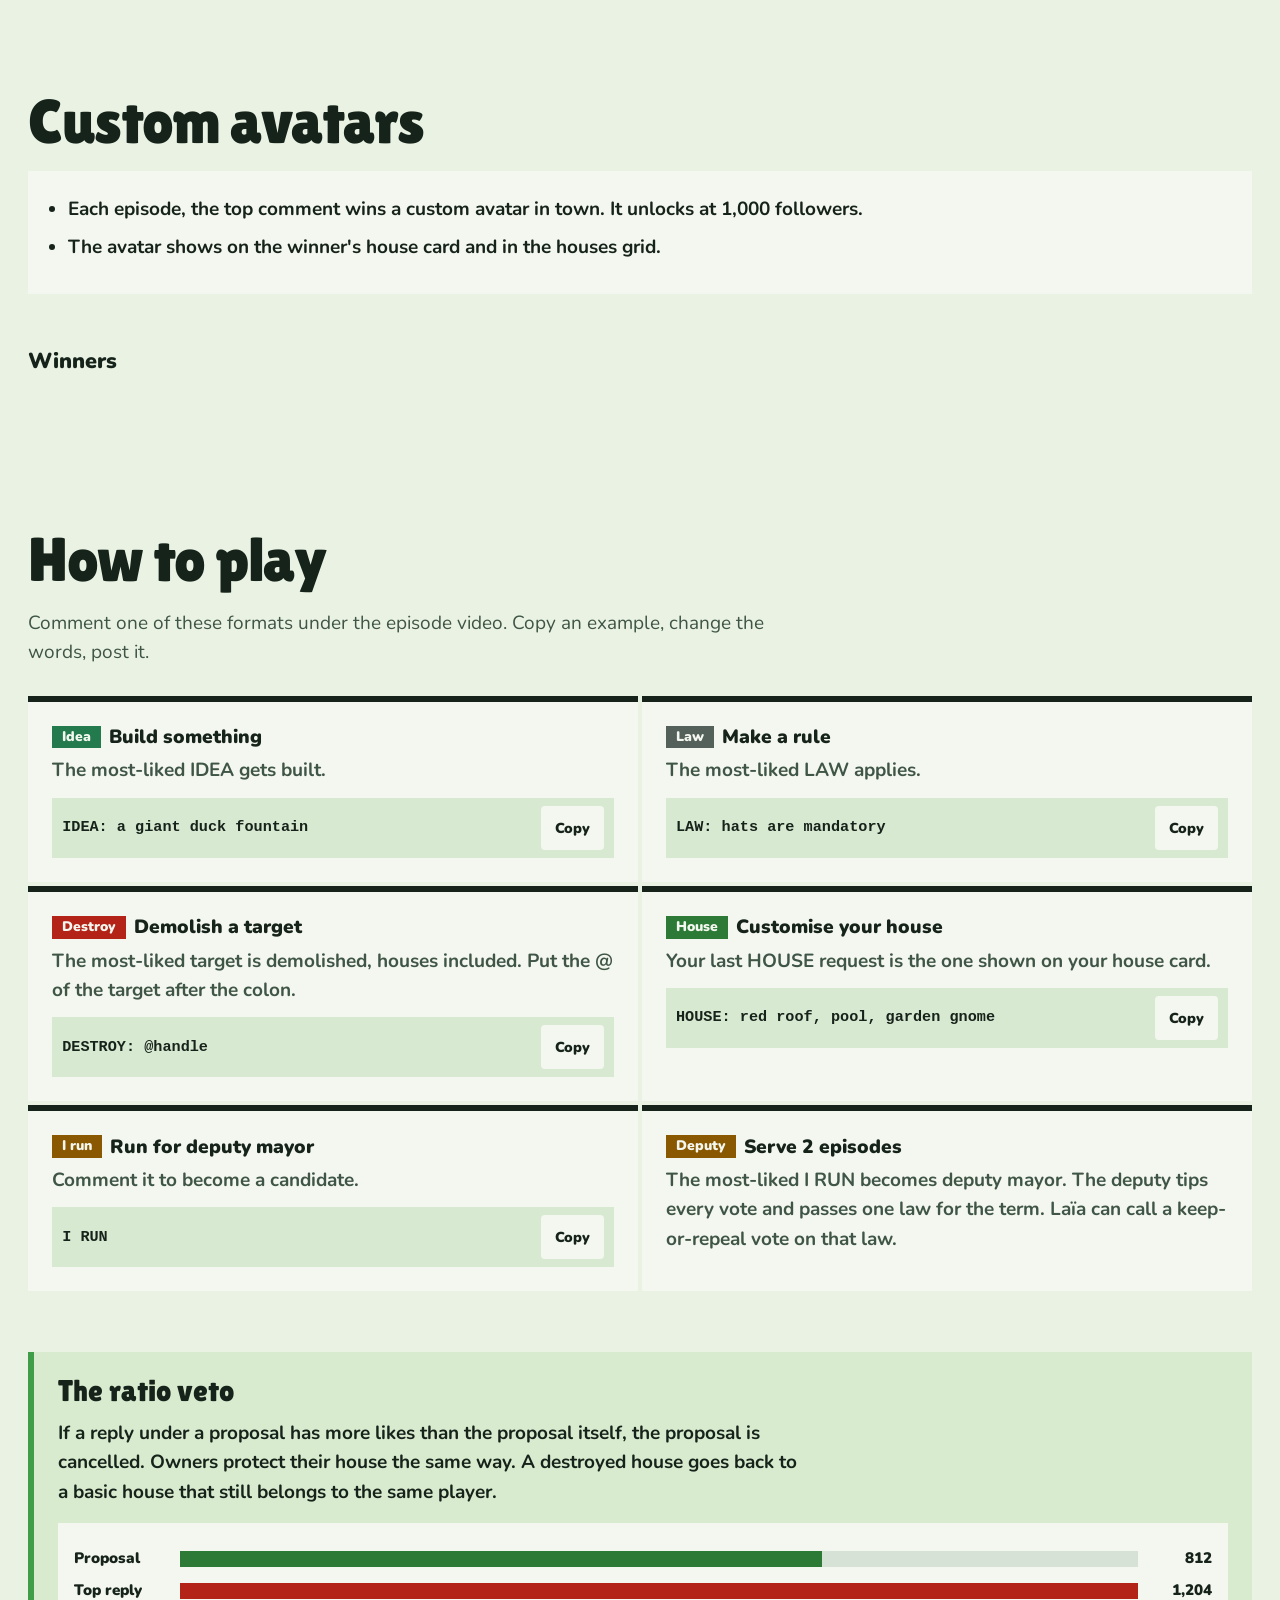
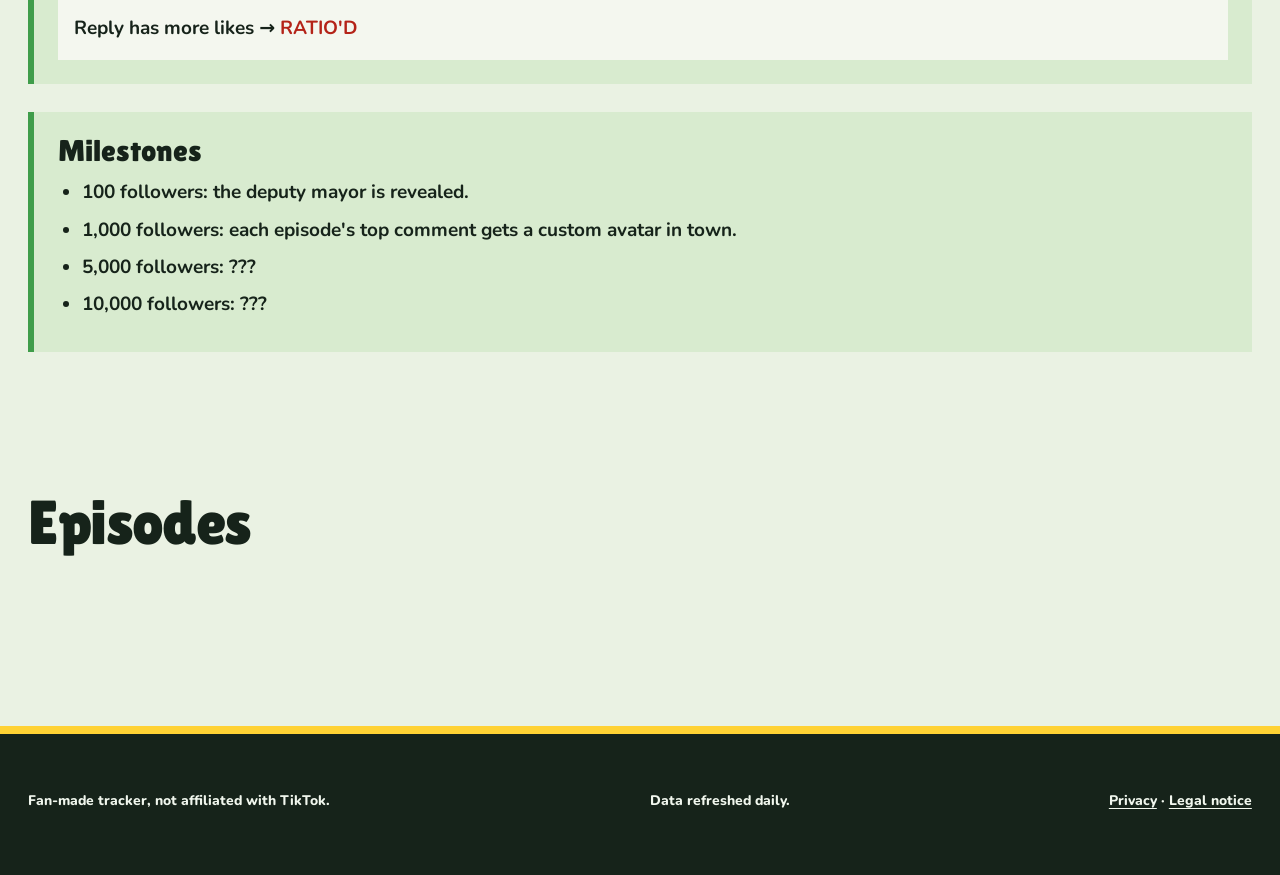
==== commit 344c5234: "Show deputy mayor and custom avatar sections" ====
--- a/index.html
+++ b/index.html
@@ -88,7 +88,8 @@
       <li><a href="#house">Your house</a></li>
       <li><a href="#proposals">Proposals</a></li>
       <li><a href="#houses">Houses</a></li>
-      <li id="nav-deputy" hidden><a href="#deputy">Deputy mayor</a></li>
+      <li><a href="#deputy">Deputy mayor</a></li>
+      <li><a href="#avatars">Custom avatars</a></li>
       <li id="nav-hall" hidden><a href="#hall">Hall of fame</a></li>
       <li><a href="#how">How to play</a></li>
       <li><a href="#episodes">Episodes</a></li>
@@ -139,7 +140,7 @@
     <div class="more"><button type="button" class="btn" id="house-more" hidden>Show more houses</button></div>
   </section>
 
-  <section class="block" id="deputy" aria-labelledby="deputy-title" hidden>
+  <section class="block" id="deputy" aria-labelledby="deputy-title">
     <h2 class="sec-title" id="deputy-title">Deputy mayor</h2>
     <div class="deputy-split">
       <div>
@@ -158,8 +159,22 @@
         <figcaption>Laïa picks a deputy</figcaption>
       </figure>
     </div>
-    <p class="count" id="candidate-count" aria-live="polite"></p>
-    <div class="grid" id="candidate-grid"></div>
+    <div id="deputy-root"></div>
+    <div id="candidates" hidden>
+      <h3 class="type-head">Candidates</h3>
+      <p class="count" id="candidate-count" aria-live="polite"></p>
+      <div class="grid" id="candidate-grid"></div>
+    </div>
+  </section>
+
+  <section class="block" id="avatars" aria-labelledby="avatars-title">
+    <h2 class="sec-title" id="avatars-title">Custom avatars</h2>
+    <ul class="deputy-rules">
+      <li>Each episode, the <strong>top comment</strong> wins a custom avatar in town. It unlocks at 1,000 followers.</li>
+      <li>The avatar shows on the winner's house card and in the houses grid.</li>
+    </ul>
+    <h3 class="type-head">Winners</h3>
+    <div id="avatar-root"></div>
   </section>
 
   <section class="block" id="hall" aria-labelledby="hall-title" hidden>
@@ -193,12 +208,12 @@
         <p>Your last HOUSE request is the one shown on your house card.</p>
         <div class="example"><code id="ex-house">HOUSE: red roof, pool, garden gnome</code><button type="button" class="btn small copy" data-copy-target="ex-house">Copy</button></div>
       </li>
-      <li class="format" id="how-run" hidden>
+      <li class="format" id="how-run">
         <h3><span class="tag-type t-RUN">I run</span> Run for deputy mayor</h3>
         <p>Comment it to become a candidate.</p>
         <div class="example"><code id="ex-run">I RUN</code><button type="button" class="btn small copy" data-copy-target="ex-run">Copy</button></div>
       </li>
-      <li class="format" id="how-deputy" hidden>
+      <li class="format" id="how-deputy">
         <h3><span class="tag-type t-RUN">Deputy</span> Serve 2 episodes</h3>
         <p>The most-liked I RUN becomes deputy mayor. The deputy tips every vote and passes one law for the term. Laïa can call a keep-or-repeal vote on that law.</p>
       </li>
@@ -223,11 +238,13 @@
       </div>
     </div>
 
-    <div class="rule milestones" id="milestones" hidden>
+    <div class="rule milestones" id="milestones">
       <h3>Milestones</h3>
       <ul>
-        <li><strong>100 followers:</strong> the deputy election unlocks.</li>
+        <li><strong>100 followers:</strong> the deputy mayor is revealed.</li>
         <li><strong>1,000 followers:</strong> each episode's top comment gets a custom avatar in town.</li>
+        <li><strong>5,000 followers:</strong> ???</li>
+        <li><strong>10,000 followers:</strong> ???</li>
       </ul>
     </div>
   </section>
--- a/style.css
+++ b/style.css
@@ -525,6 +525,28 @@
 .milestones ul { margin: 0; padding-left: 1.25em; font-weight: 700; }
 .milestones li { margin-bottom: 8px; }
 .avatar-img { flex: 0 0 44px; width: 44px; height: 44px; border-radius: 50%; object-fit: cover; background: var(--grass-soft); }
+
+/* Deputy and avatar lists */
+.roster { list-style: none; margin: var(--s3) 0 0; padding: 0; display: grid; gap: 12px; }
+@media (min-width: 760px) { .roster { grid-template-columns: repeat(2, minmax(0, 1fr)); } }
+.roster-item {
+  display: flex;
+  gap: 12px;
+  align-items: center;
+  min-width: 0;
+  padding: var(--s3);
+  border: 2px solid var(--line);
+  border-radius: var(--radius);
+  background: var(--paper);
+}
+.roster-item .initial.avatar-ph { flex: 0 0 72px; width: 72px; height: 72px; font-size: 1.75rem; }
+.roster-body { min-width: 0; display: flex; flex-direction: column; gap: 4px; align-items: flex-start; }
+.roster-link { color: var(--link); font-weight: 900; overflow-wrap: anywhere; }
+.badge.l-in_force { background: var(--good-soft); color: var(--good); }
+.badge.l-vote_pending { background: var(--sun-soft); color: var(--sun-ink); }
+.badge.l-kept { background: var(--grass-soft); color: var(--link); }
+.badge.l-repealed { background: var(--bad-soft); color: var(--bad); }
+
 .avatar-img.is-big { flex-basis: 72px; width: 72px; height: 72px; }
 .avatar-ph { background: var(--basic-soft); color: var(--muted); }
 .avatar-line { margin: var(--s3) 0 0; }
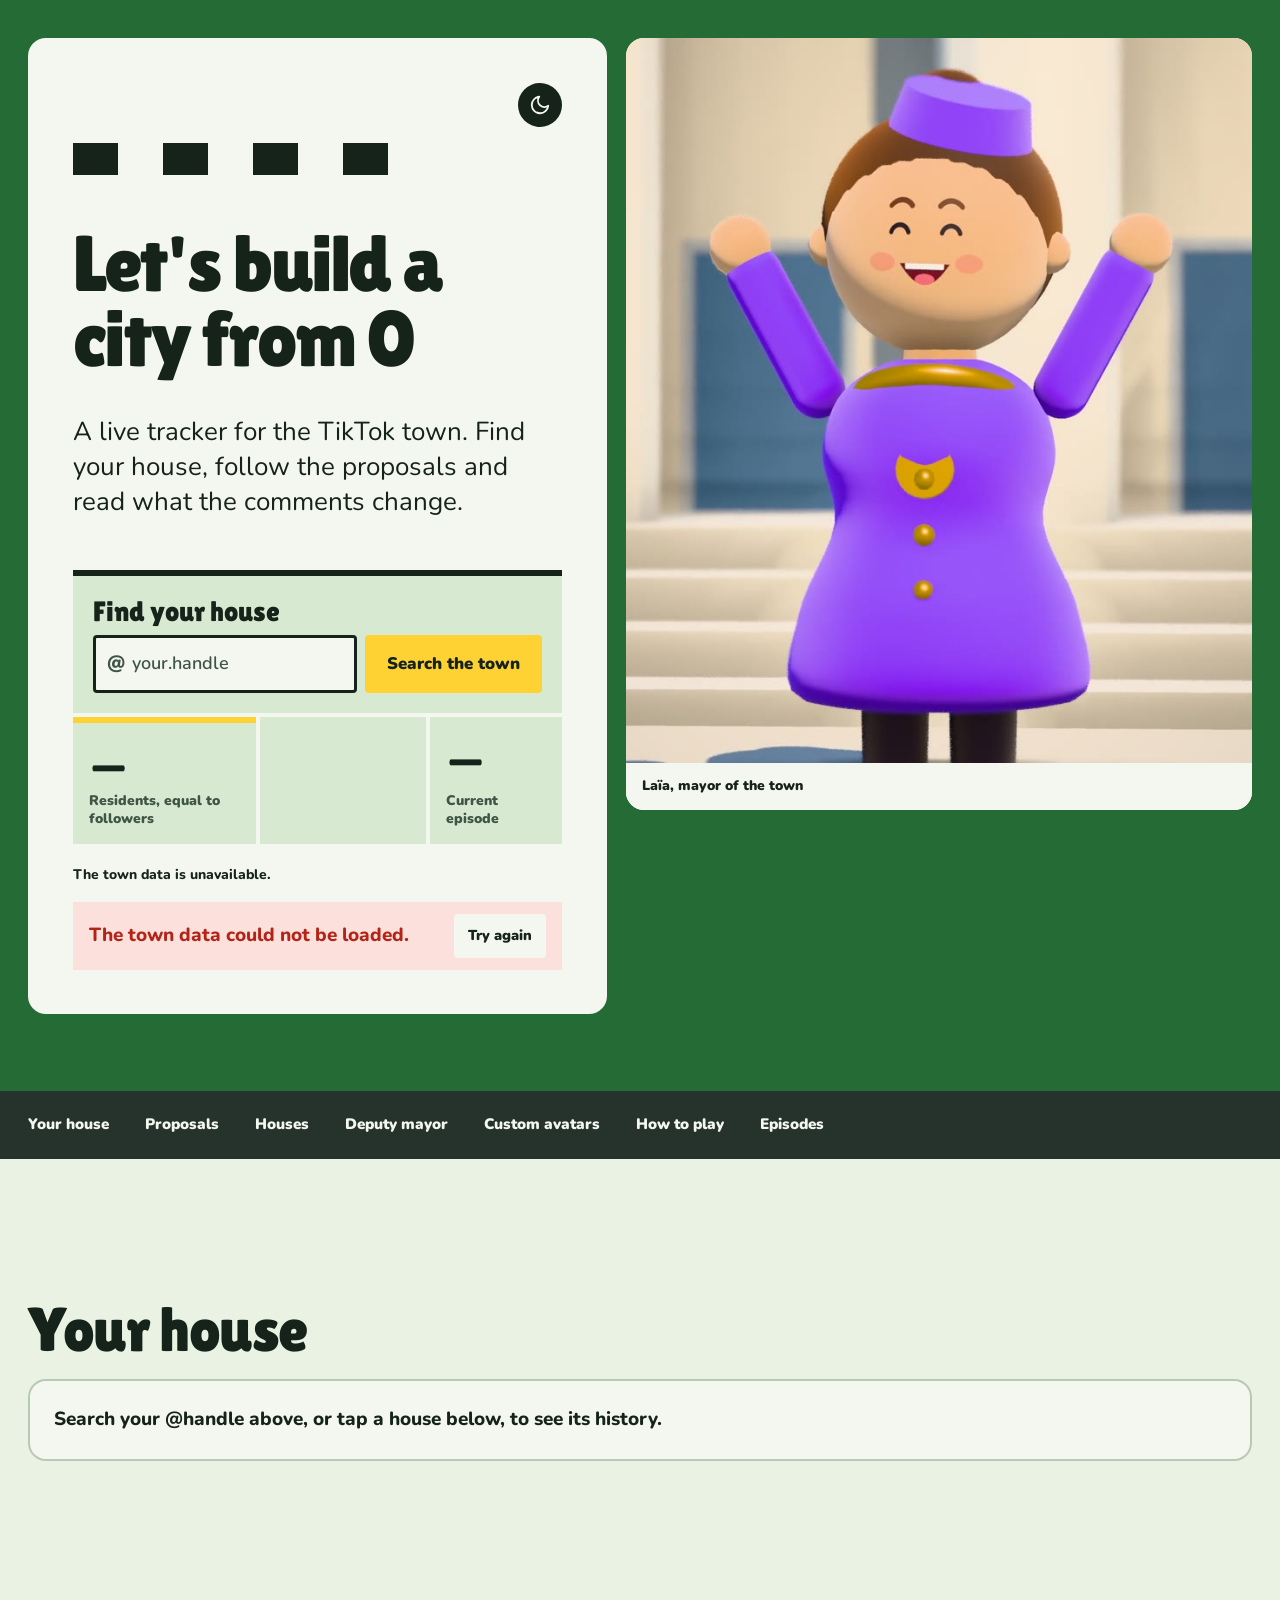
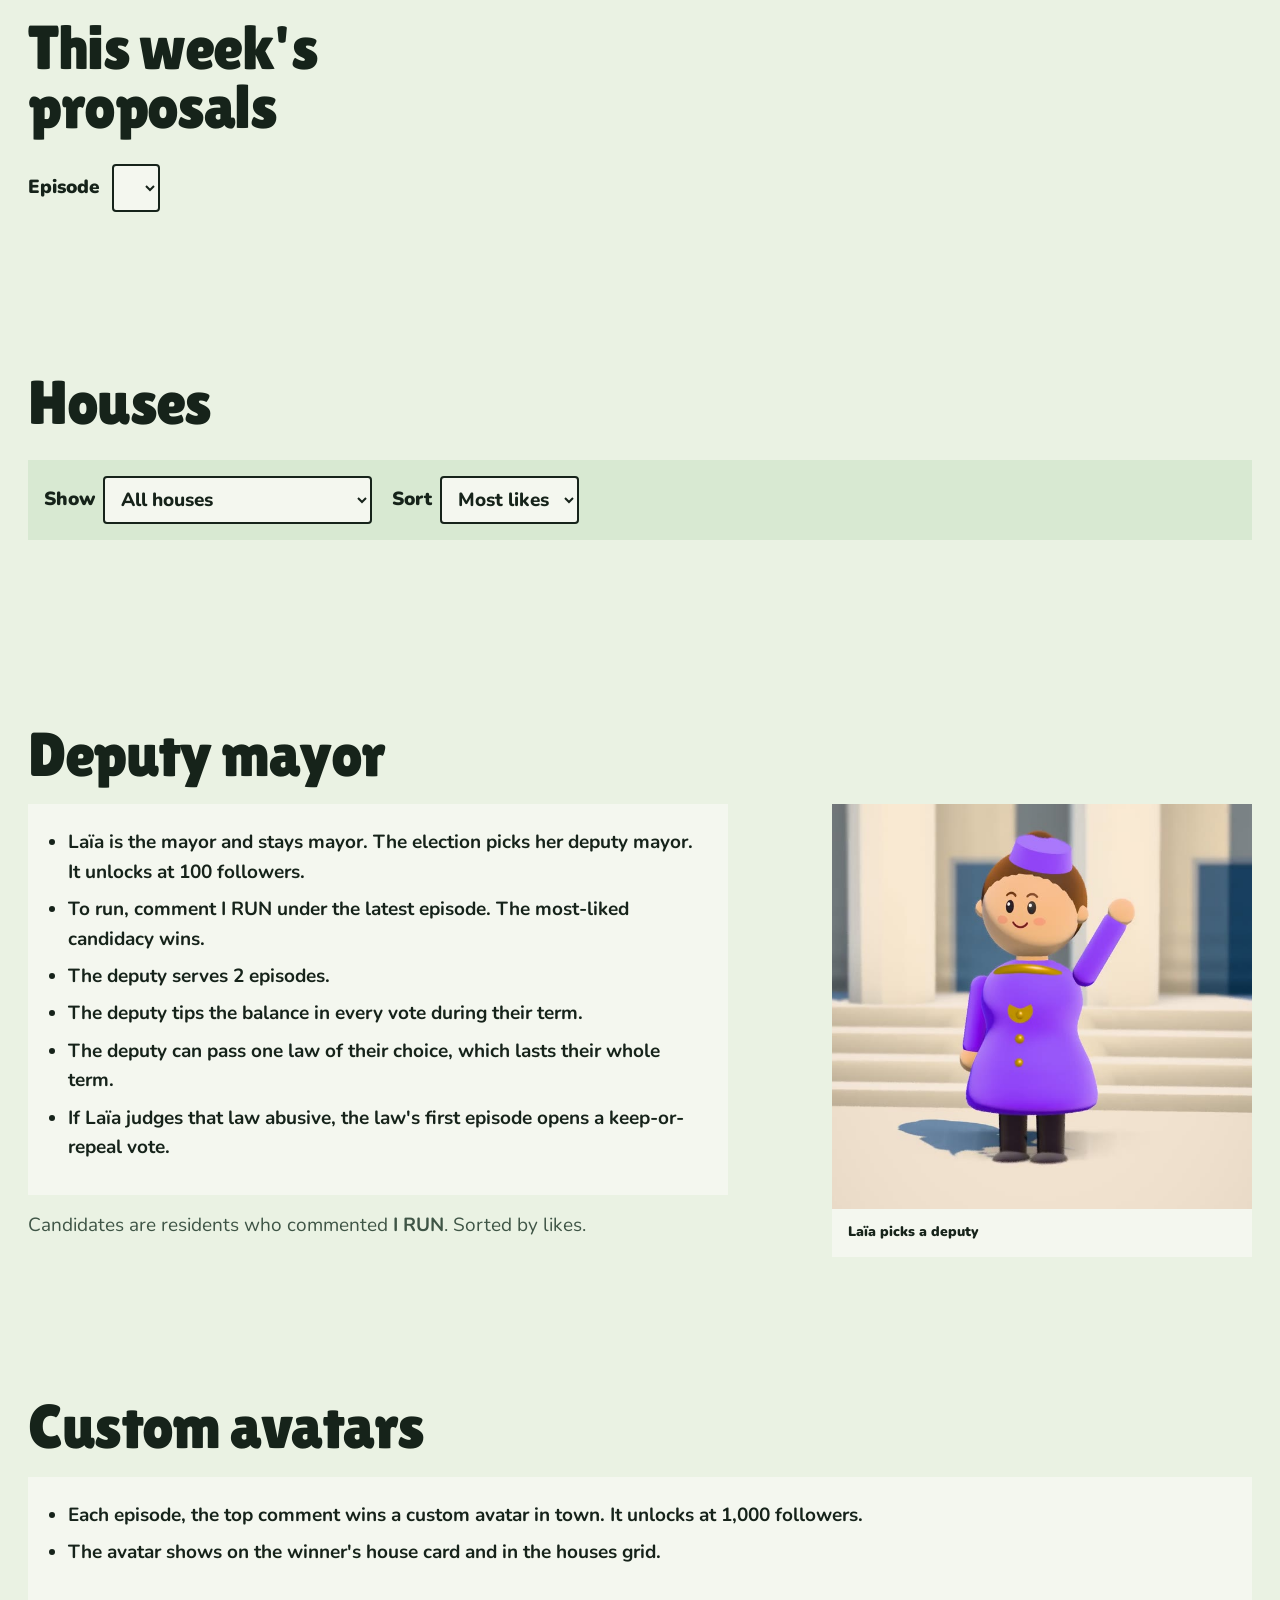
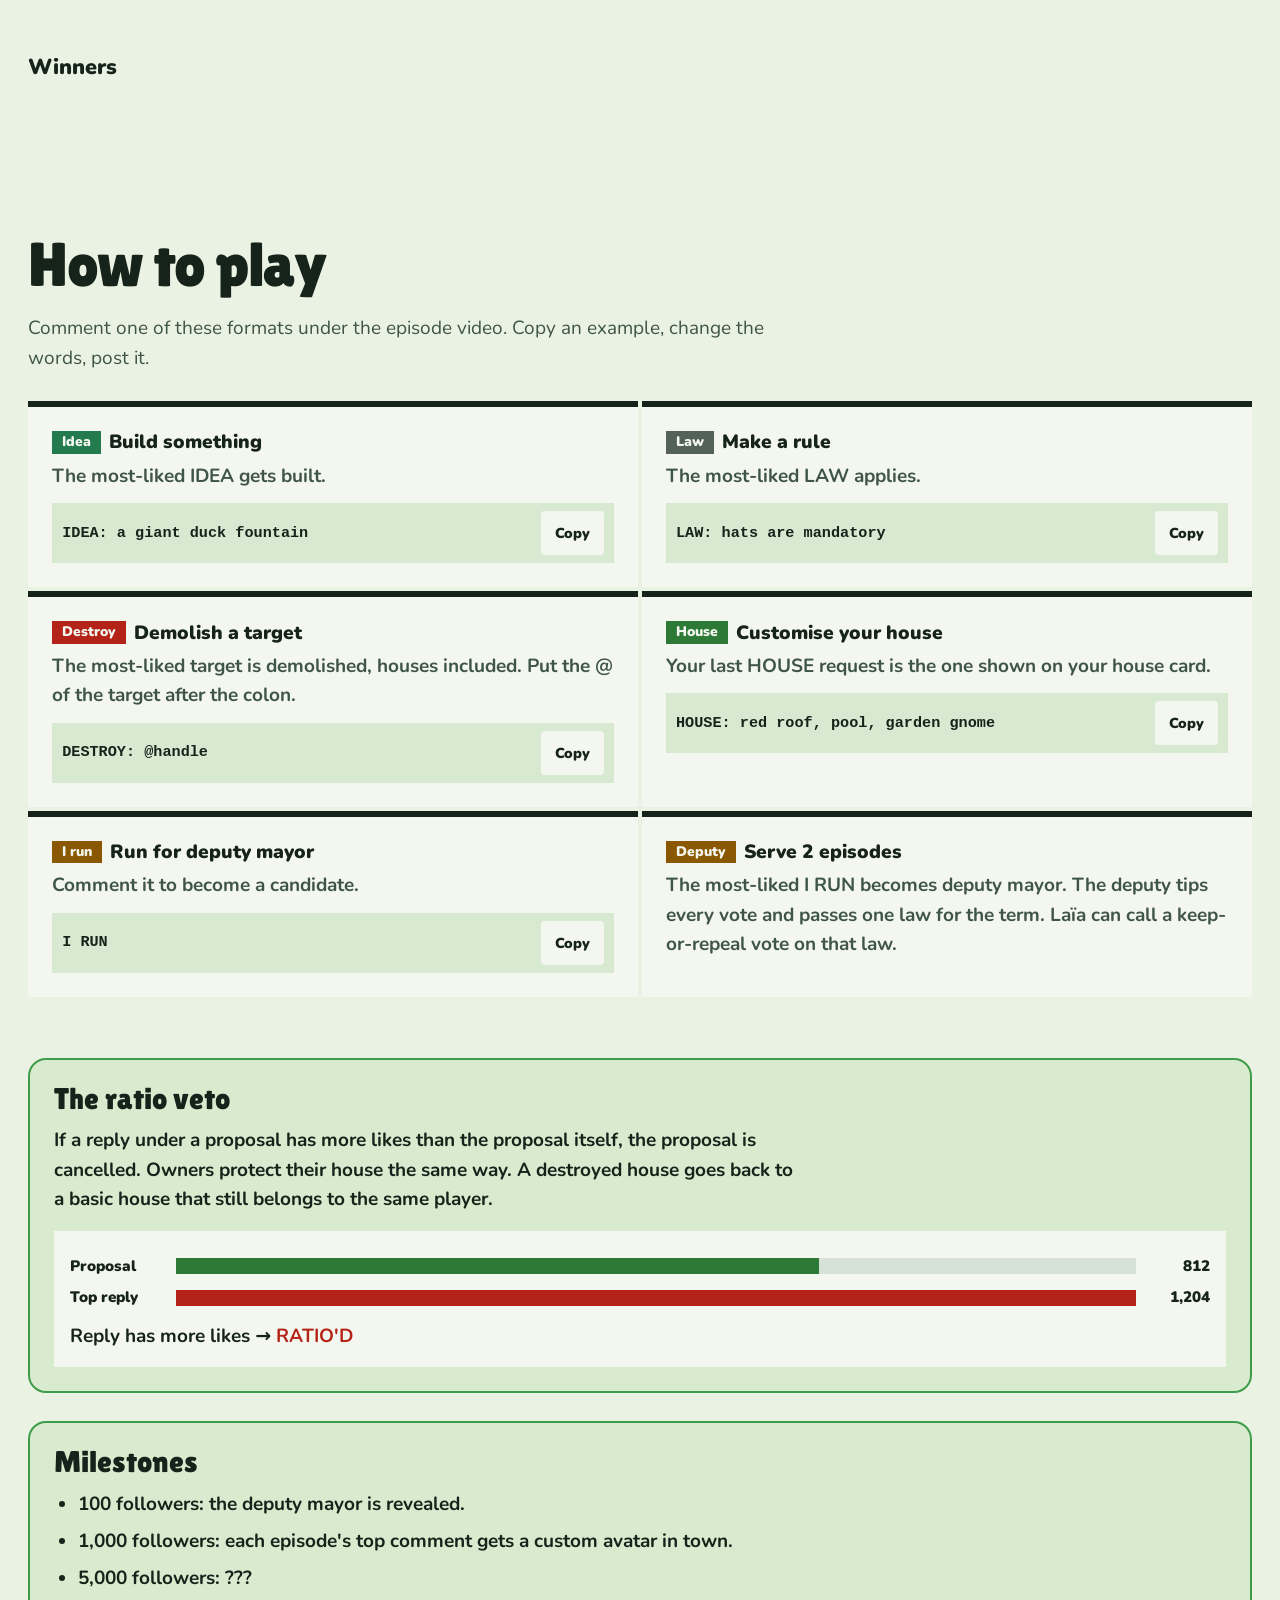
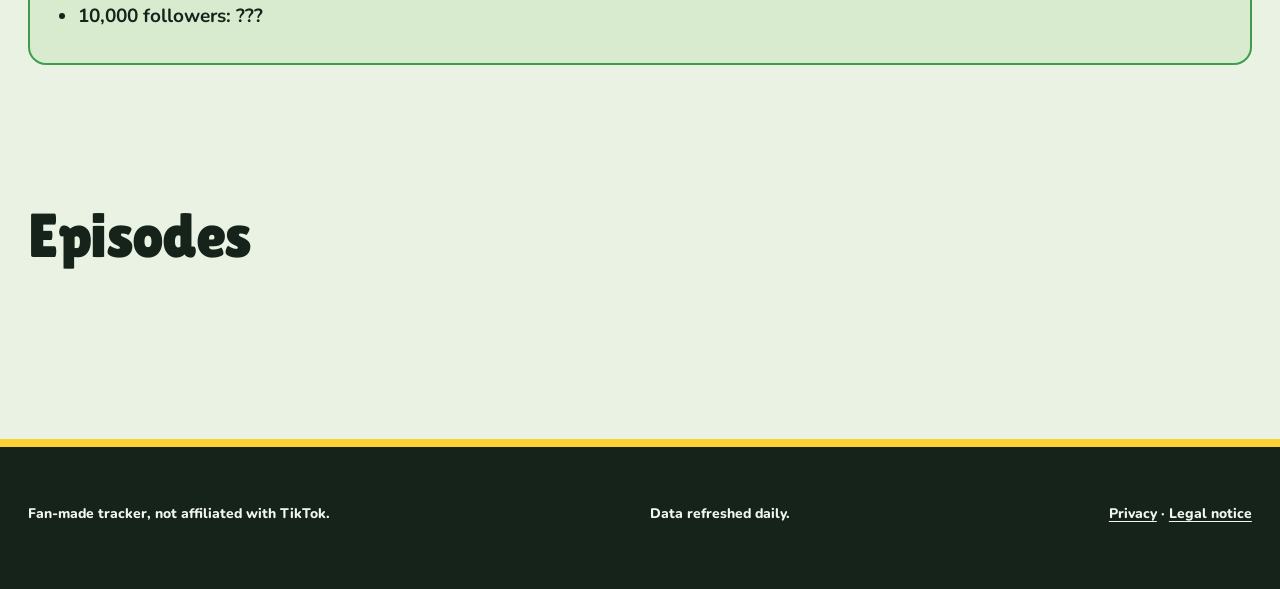
==== commit b0e73158: "Site audit fixes: borders, focus, nav, legal pages" ====
--- a/index.html
+++ b/index.html
@@ -29,7 +29,7 @@
     <figure class="photo-card laia-hero hero-room">
       <div class="photo-stack">
         <img class="room-photo" src="img/laia-cheer.jpg" width="720" height="834" alt="Laïa, the mayor, cheering on the town hall steps" fetchpriority="high">
-        <img class="room-photo room-photo-alt" src="img/laia-wave.jpg" width="720" height="694" alt="" aria-hidden="true">
+        <img class="room-photo room-photo-alt" src="img/laia-wave.jpg" width="720" height="694" alt="" aria-hidden="true" loading="lazy">
       </div>
       <figcaption>Laïa, mayor of the town</figcaption>
     </figure>
@@ -191,27 +191,27 @@
       <li class="format">
         <h3><span class="tag-type t-IDEA">Idea</span> Build something</h3>
         <p>The most-liked IDEA gets built.</p>
-        <div class="example"><code id="ex-idea">IDEA: a giant duck fountain</code><button type="button" class="btn small copy" data-copy-target="ex-idea">Copy</button></div>
+        <div class="example"><code id="ex-idea">IDEA: a giant duck fountain</code><button type="button" class="btn small copy" data-copy-target="ex-idea" aria-label="Copy the IDEA example">Copy</button></div>
       </li>
       <li class="format">
         <h3><span class="tag-type t-LAW">Law</span> Make a rule</h3>
         <p>The most-liked LAW applies.</p>
-        <div class="example"><code id="ex-law">LAW: hats are mandatory</code><button type="button" class="btn small copy" data-copy-target="ex-law">Copy</button></div>
+        <div class="example"><code id="ex-law">LAW: hats are mandatory</code><button type="button" class="btn small copy" data-copy-target="ex-law" aria-label="Copy the LAW example">Copy</button></div>
       </li>
       <li class="format">
         <h3><span class="tag-type t-DESTROY">Destroy</span> Demolish a target</h3>
         <p>The most-liked target is demolished, houses included. Put the @ of the target after the colon.</p>
-        <div class="example"><code id="ex-destroy">DESTROY: @handle</code><button type="button" class="btn small copy" data-copy-target="ex-destroy">Copy</button></div>
+        <div class="example"><code id="ex-destroy">DESTROY: @handle</code><button type="button" class="btn small copy" data-copy-target="ex-destroy" aria-label="Copy the DESTROY example">Copy</button></div>
       </li>
       <li class="format">
         <h3><span class="tag-type t-HOUSE">House</span> Customise your house</h3>
         <p>Your last HOUSE request is the one shown on your house card.</p>
-        <div class="example"><code id="ex-house">HOUSE: red roof, pool, garden gnome</code><button type="button" class="btn small copy" data-copy-target="ex-house">Copy</button></div>
+        <div class="example"><code id="ex-house">HOUSE: red roof, pool, garden gnome</code><button type="button" class="btn small copy" data-copy-target="ex-house" aria-label="Copy the HOUSE example">Copy</button></div>
       </li>
       <li class="format" id="how-run">
         <h3><span class="tag-type t-RUN">I run</span> Run for deputy mayor</h3>
         <p>Comment it to become a candidate.</p>
-        <div class="example"><code id="ex-run">I RUN</code><button type="button" class="btn small copy" data-copy-target="ex-run">Copy</button></div>
+        <div class="example"><code id="ex-run">I RUN</code><button type="button" class="btn small copy" data-copy-target="ex-run" aria-label="Copy the I RUN example">Copy</button></div>
       </li>
       <li class="format" id="how-deputy">
         <h3><span class="tag-type t-RUN">Deputy</span> Serve 2 episodes</h3>
--- a/style.css
+++ b/style.css
@@ -175,6 +175,7 @@
 a { color: var(--link); font-weight: 800; text-underline-offset: .18em; text-decoration-thickness: .08em; }
 :focus-visible { outline: 3px solid var(--focus); outline-offset: 3px; }
 .hero :focus-visible, .sitenav :focus-visible { outline-color: var(--focus-on-green); }
+.hero-card :focus-visible { outline-color: var(--focus); }
 ::selection { background: var(--sun); color: var(--on-sun); }
 
 .wrap {
@@ -252,6 +253,9 @@
   font-size: var(--step-lead);
   line-height: 1.35;
 }
+/* Privacy and legal pages have no paper card: the title sits on the green hero. */
+.hero-plain .title, .hero-plain .lede { color: var(--hero-text); }
+.hero-plain .theme-toggle:focus-visible { outline-color: var(--focus-on-green); }
 .hero-room {
   order: 2;
   align-self: start;
@@ -276,6 +280,7 @@
 }
 .laia-hero { width: 100%; max-width: none; margin: 0; }
 .laia-deputy { width: 100%; max-width: 420px; justify-self: end; margin: 0; }
+.laia-deputy img { display: block; width: 100%; height: auto; }
 
 .finder {
   position: relative;
@@ -395,7 +400,7 @@
 .sec-title { max-width: 11ch; margin-bottom: 20px; color: var(--ink); font-family: "Lilita One", system-ui, sans-serif; font-size: var(--step-head); font-weight: 400; letter-spacing: -.025em; line-height: .96; }
 .muted { color: var(--muted); }
 .block > .muted { max-width: 68ch; }
-#house-empty { display: block; width: 100%; max-width: none; padding: 24px; border-left: 6px solid var(--grass); background: var(--paper); color: var(--ink); font-weight: 800; }
+#house-empty { display: block; width: 100%; max-width: none; padding: 24px; border: 2px solid var(--line); border-radius: var(--radius); background: var(--paper); color: var(--ink); font-weight: 800; }
 .count { margin: 0; color: var(--muted); font-size: var(--step-small); font-weight: 800; font-variant-numeric: tabular-nums; }
 .more { margin-top: var(--s4); text-align: center; }
 
@@ -435,9 +440,9 @@
 .fact { min-width: 0; padding: 8px 4px; background: var(--bg); text-align: center; }
 .fact-label { display: block; color: var(--muted); font-size: var(--step-small); font-weight: 900; }
 .fact-val { display: block; overflow-wrap: anywhere; font-weight: 900; font-variant-numeric: tabular-nums; }
-.request { padding: 10px 12px; border-left: 4px solid var(--good); background: var(--good-soft); color: var(--ink); font-weight: 800; overflow-wrap: anywhere; }
-.request.is-none { padding: 0; border-left: 0; background: transparent; color: var(--muted); font-style: italic; font-weight: 700; }
-.request.is-gone { border-left-color: var(--bad); background: var(--bad-soft); color: var(--bad); text-decoration: line-through; }
+.request { padding: 10px 12px; border: 2px solid var(--good); border-radius: 4px; background: var(--good-soft); color: var(--ink); font-weight: 800; overflow-wrap: anywhere; }
+.request.is-none { padding: 0; border-color: transparent; background: transparent; color: var(--muted); font-style: italic; font-weight: 700; }
+.request.is-gone { border-color: var(--bad); background: var(--bad-soft); color: var(--bad); text-decoration: line-through; }
 .tag { align-self: flex-start; padding: 3px 10px; background: var(--sun); color: var(--on-sun); font-size: var(--step-small); font-weight: 900; }
 .badge { flex: 0 0 auto; padding: 4px 10px; background: var(--basic-soft); color: var(--basic); font-size: var(--step-small); font-weight: 900; white-space: nowrap; }
 .b-basic { background: var(--basic-soft); color: var(--basic); }
@@ -445,7 +450,7 @@
 .b-destroyed_basic { background: var(--bad-soft); color: var(--bad); }
 .b-unknown { background: var(--basic-soft); color: var(--muted); }
 
-.house { margin-bottom: var(--s2); padding: clamp(20px, 4vw, 48px); border-left: 8px solid var(--ink); background: var(--paper); color: var(--ink); }
+.house { margin-bottom: var(--s2); padding: clamp(20px, 4vw, 48px); border: 2px solid var(--ink); border-radius: var(--radius); background: var(--paper); color: var(--ink); }
 .house-head { display: flex; flex-wrap: wrap; gap: 12px; align-items: center; }
 .house-head > .who { flex: 1 1 160px; }
 .house-title { font-family: "Lilita One", system-ui, sans-serif; font-size: clamp(1.75rem, 5vw, 3rem); font-weight: 400; line-height: 1; }
@@ -455,18 +460,20 @@
 .house-note.is-bad { background: var(--bad-soft); color: var(--bad); }
 .house-note.is-muted { background: var(--basic-soft); color: var(--muted); font-weight: 700; }
 .house-actions { display: flex; flex-wrap: wrap; gap: 12px; margin-top: var(--s3); align-items: center; }
+.house-actions .btn { background: var(--surface); }   /* paper on the paper card had no edge */
+.house-actions .btn:hover { background: var(--sun-soft); }
 .share-link { margin: 0; padding: 10px 12px; background: var(--bg); color: var(--ink); font-size: .9rem; overflow-wrap: anywhere; user-select: all; }
 .share-status { color: var(--good); font-size: var(--step-small); font-weight: 900; }
-.timeline { margin: 16px 0 0; padding: 20px 20px 4px; list-style: none; border-left: 4px solid var(--grass); background: var(--surface); }
-.tl-item { position: relative; display: flex; gap: 12px; padding: 0 0 18px 20px; }
-.tl-item::before { content: ""; position: absolute; left: -31px; top: 4px; width: 12px; height: 12px; border-radius: 50%; background: var(--sun); }
+.timeline { margin: 16px 0 0; padding: 20px 20px 4px; list-style: none; border: 2px solid var(--line); border-radius: var(--radius); background: var(--surface); }
+.tl-item { position: relative; display: flex; gap: 12px; padding: 0 0 18px 24px; }
+.tl-item::before { content: ""; position: absolute; left: 0; top: 4px; width: 12px; height: 12px; border-radius: 50%; background: var(--sun); }
 .tl-ep { flex: 0 0 auto; min-width: 52px; color: var(--muted); font-size: var(--step-small); font-weight: 900; font-variant-numeric: tabular-nums; }
 .tl-body { display: flex; flex-direction: column; min-width: 0; }
 .tl-detail { overflow-wrap: anywhere; }
 time { color: var(--muted); font-size: var(--step-small); font-weight: 800; }
 
 /* Proposals read like docket pages. */
-.winners { margin-bottom: 20px; padding: 20px; border-left: 6px solid var(--sun); background: var(--sun-soft); color: var(--ink); }
+.winners { margin-bottom: 20px; padding: 20px; border: 2px solid var(--sun); border-radius: var(--radius); background: var(--sun-soft); color: var(--ink); }
 .winners h3 { margin: 0 0 12px; color: var(--sun-ink); font-size: 1.2rem; font-weight: 900; }
 .winner-line { display: flex; flex-wrap: wrap; gap: 6px 10px; align-items: baseline; margin: 0 0 12px; }
 .type-head { margin: 56px 0 16px; color: var(--ink); font-size: 1.35rem; font-weight: 900; }
@@ -489,7 +496,7 @@
 .likes { margin-left: auto; color: var(--muted); font-size: var(--step-small); font-weight: 900; font-variant-numeric: tabular-nums; }
 .prop-text { margin: 0; font-size: 1.125rem; font-weight: 900; overflow-wrap: anywhere; }
 .by { margin: 0; color: var(--muted); font-size: var(--step-small); font-weight: 800; }
-.reply { margin: 0; padding: 10px 12px; border-left: 4px solid var(--line); background: var(--surface); color: var(--muted); font-size: .95rem; overflow-wrap: anywhere; }
+.reply { margin: 0; padding: 10px 12px; border: 2px solid var(--line); border-radius: 4px; background: var(--surface); color: var(--muted); font-size: .95rem; overflow-wrap: anywhere; }
 .reply-by { display: block; margin-bottom: 2px; color: var(--ink); font-size: var(--step-small); font-weight: 900; }
 .stamp { align-self: flex-start; margin-top: var(--s1); padding: 6px 12px; border: 4px solid var(--bad); background: var(--paper); color: var(--bad); font-size: .95rem; font-weight: 900; }
 .empty { grid-column: 1 / -1; padding: 24px; background: var(--surface); color: var(--muted); font-weight: 800; text-align: center; }
@@ -503,7 +510,7 @@
 .example { display: flex; flex-wrap: wrap; gap: 8px 12px; align-items: center; justify-content: space-between; min-width: 0; margin-top: var(--s1); padding: var(--s2) 10px; background: var(--surface); }
 .example code { flex: 1 1 180px; min-width: 0; color: var(--ink); font-family: ui-monospace, "Cascadia Mono", Consolas, "Courier New", monospace; font-size: .95rem; font-weight: 700; overflow-wrap: anywhere; }
 .copy-status { min-height: 1.5em; margin-top: 12px; color: var(--good); font-size: var(--step-small); font-weight: 900; }
-.rule { margin-top: 28px; padding: 24px; border-left: 6px solid var(--grass); background: var(--grass-soft); color: var(--ink); }
+.rule { margin-top: 28px; padding: 24px; border: 2px solid var(--grass); border-radius: var(--radius); background: var(--grass-soft); color: var(--ink); }
 .rule h3 { margin-bottom: 12px; font-family: "Lilita One", system-ui, sans-serif; font-size: 1.9rem; font-weight: 400; line-height: 1; }
 .rule p { font-weight: 700; }
 .ratio-demo { margin-top: var(--s3); padding: 16px; background: var(--paper); color: var(--ink); }
@@ -518,7 +525,7 @@
 .rd-verdict strong { color: var(--bad); }
 
 /* Optional election and hall sections use the same flat sheets. */
-.deputy-split { display: grid; gap: var(--s4); align-items: start; }
+.deputy-split { display: grid; grid-template-columns: minmax(0, 1fr); gap: var(--s4); align-items: start; }
 @media (min-width: 880px) { .deputy-split { grid-template-columns: minmax(0, 1.4fr) minmax(0, 1fr); } }
 .deputy-rules { margin: 0 0 var(--s3); padding: 24px 24px 24px 40px; background: var(--paper); color: var(--ink); font-weight: 700; }
 .deputy-rules li { margin-bottom: 8px; }
@@ -623,6 +630,9 @@
 }
 
 @media (max-width: 620px) {
+  /* One scrolling row: wrapped links made the sticky nav 164px tall on phones. The bar stays visible so the cut-off links show they scroll. */
+  .navlist { flex-wrap: nowrap; overflow-x: auto; gap: 0 24px; padding: 6px 0; scrollbar-color: var(--asphalt-2) var(--asphalt); -webkit-mask-image: linear-gradient(to right, black calc(100% - 40px), transparent); mask-image: linear-gradient(to right, black calc(100% - 40px), transparent); }
+  .navlist a { flex: 0 0 auto; }
   .finder-main { grid-template-columns: 1fr; }
   .finder .btn.primary { width: 100%; }
   .stats { grid-template-columns: repeat(2, minmax(0, 1fr)); }
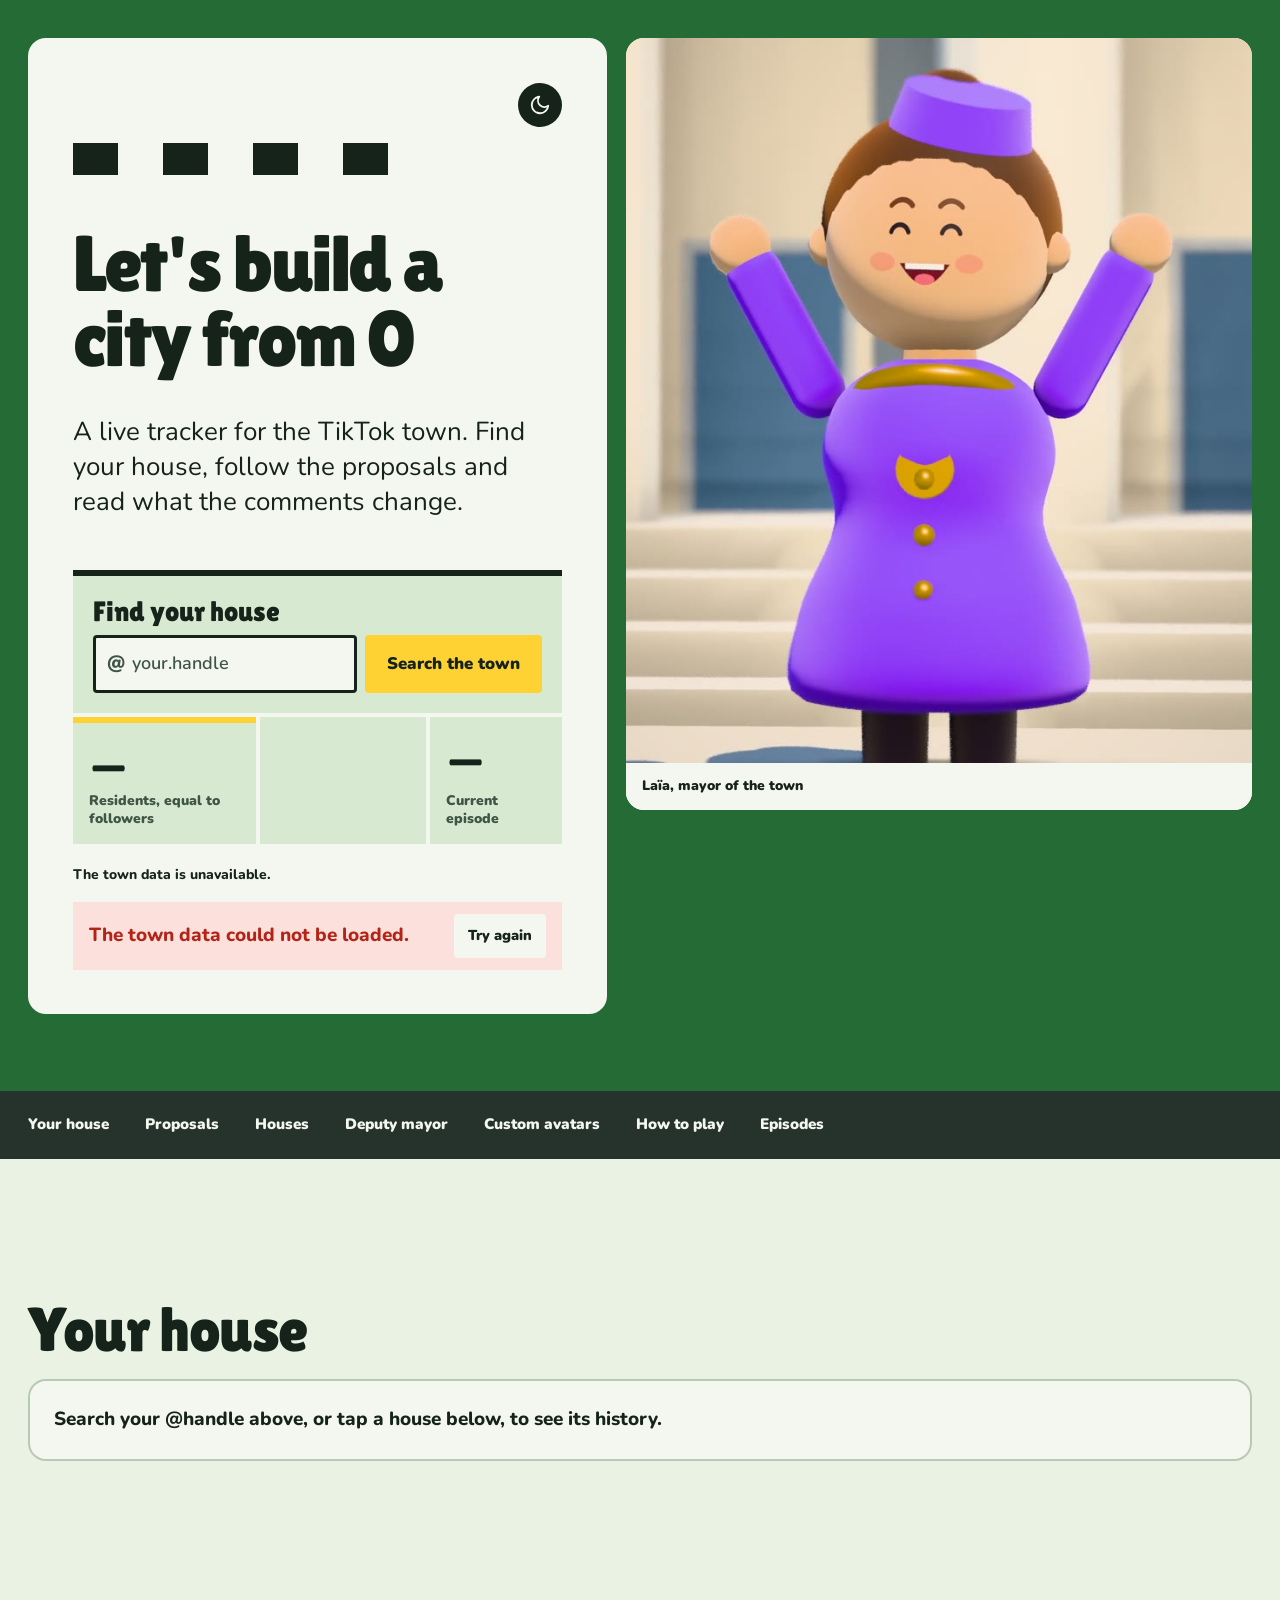
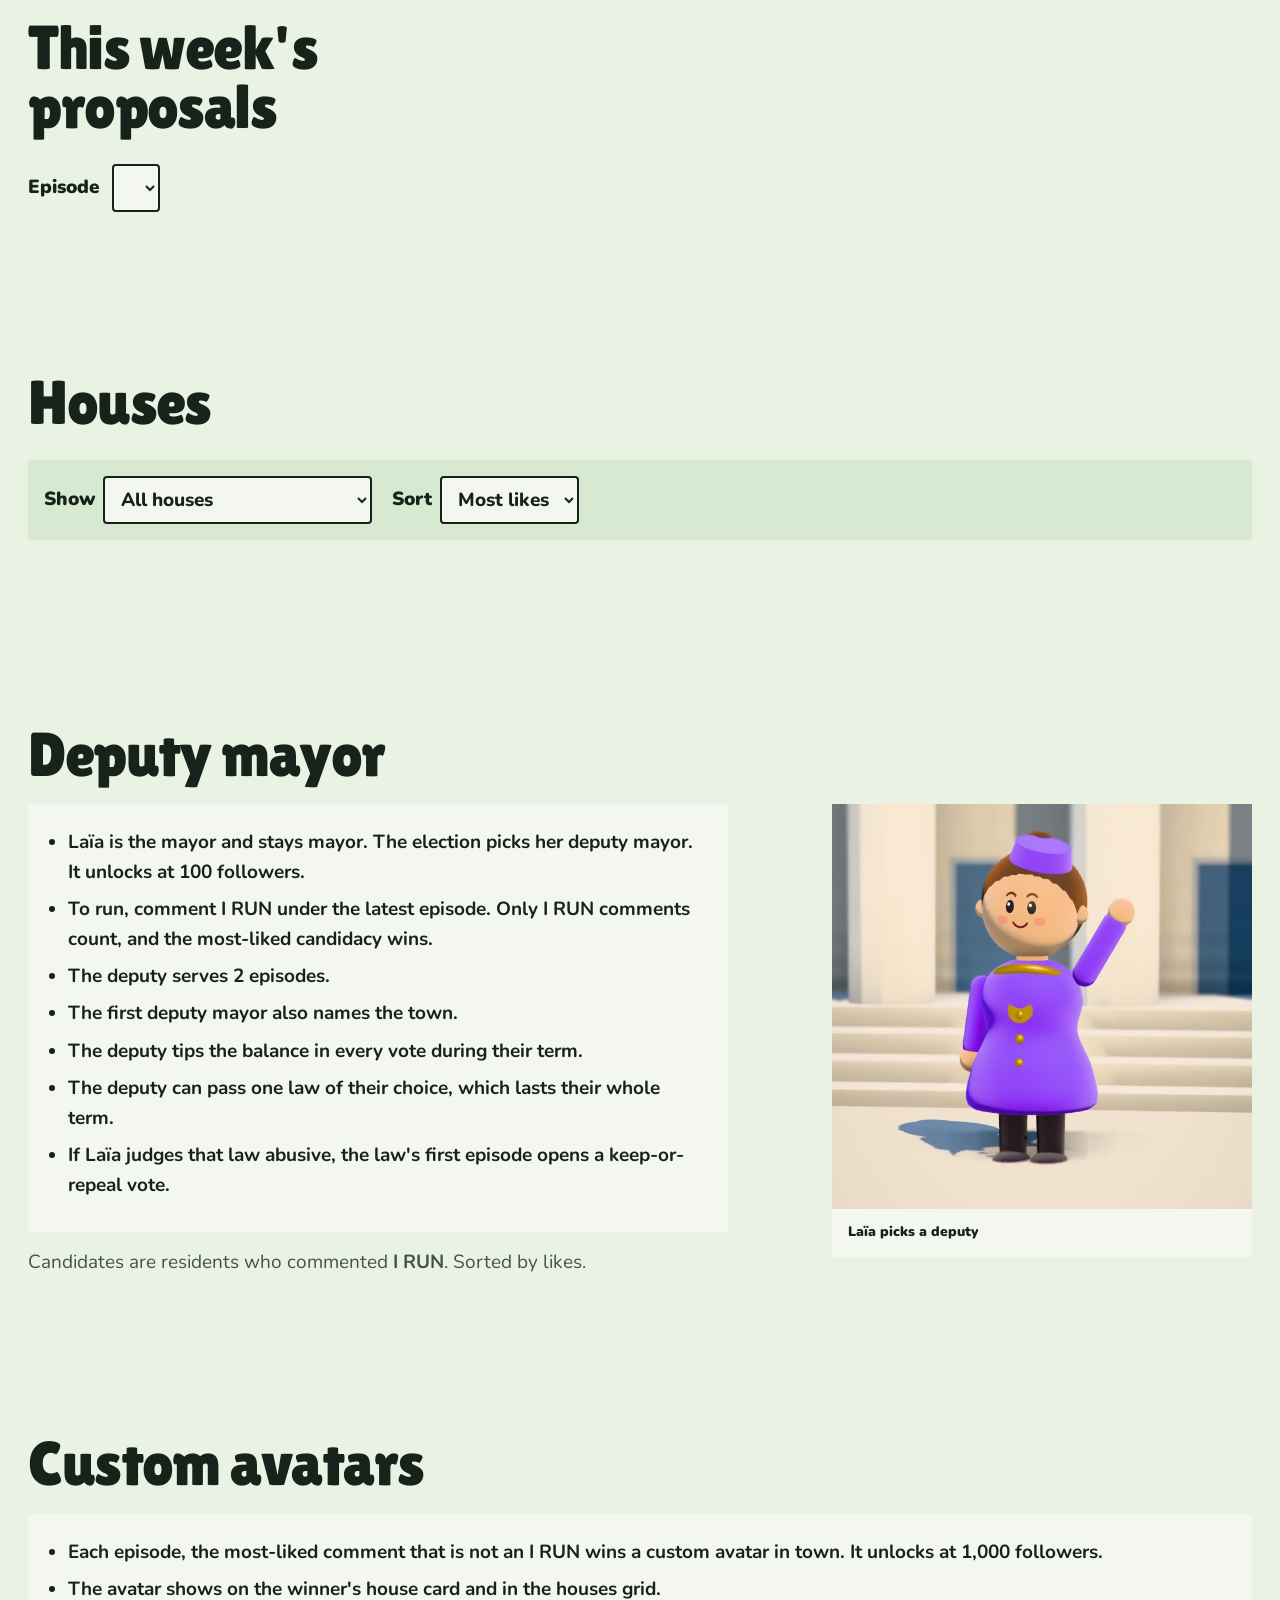
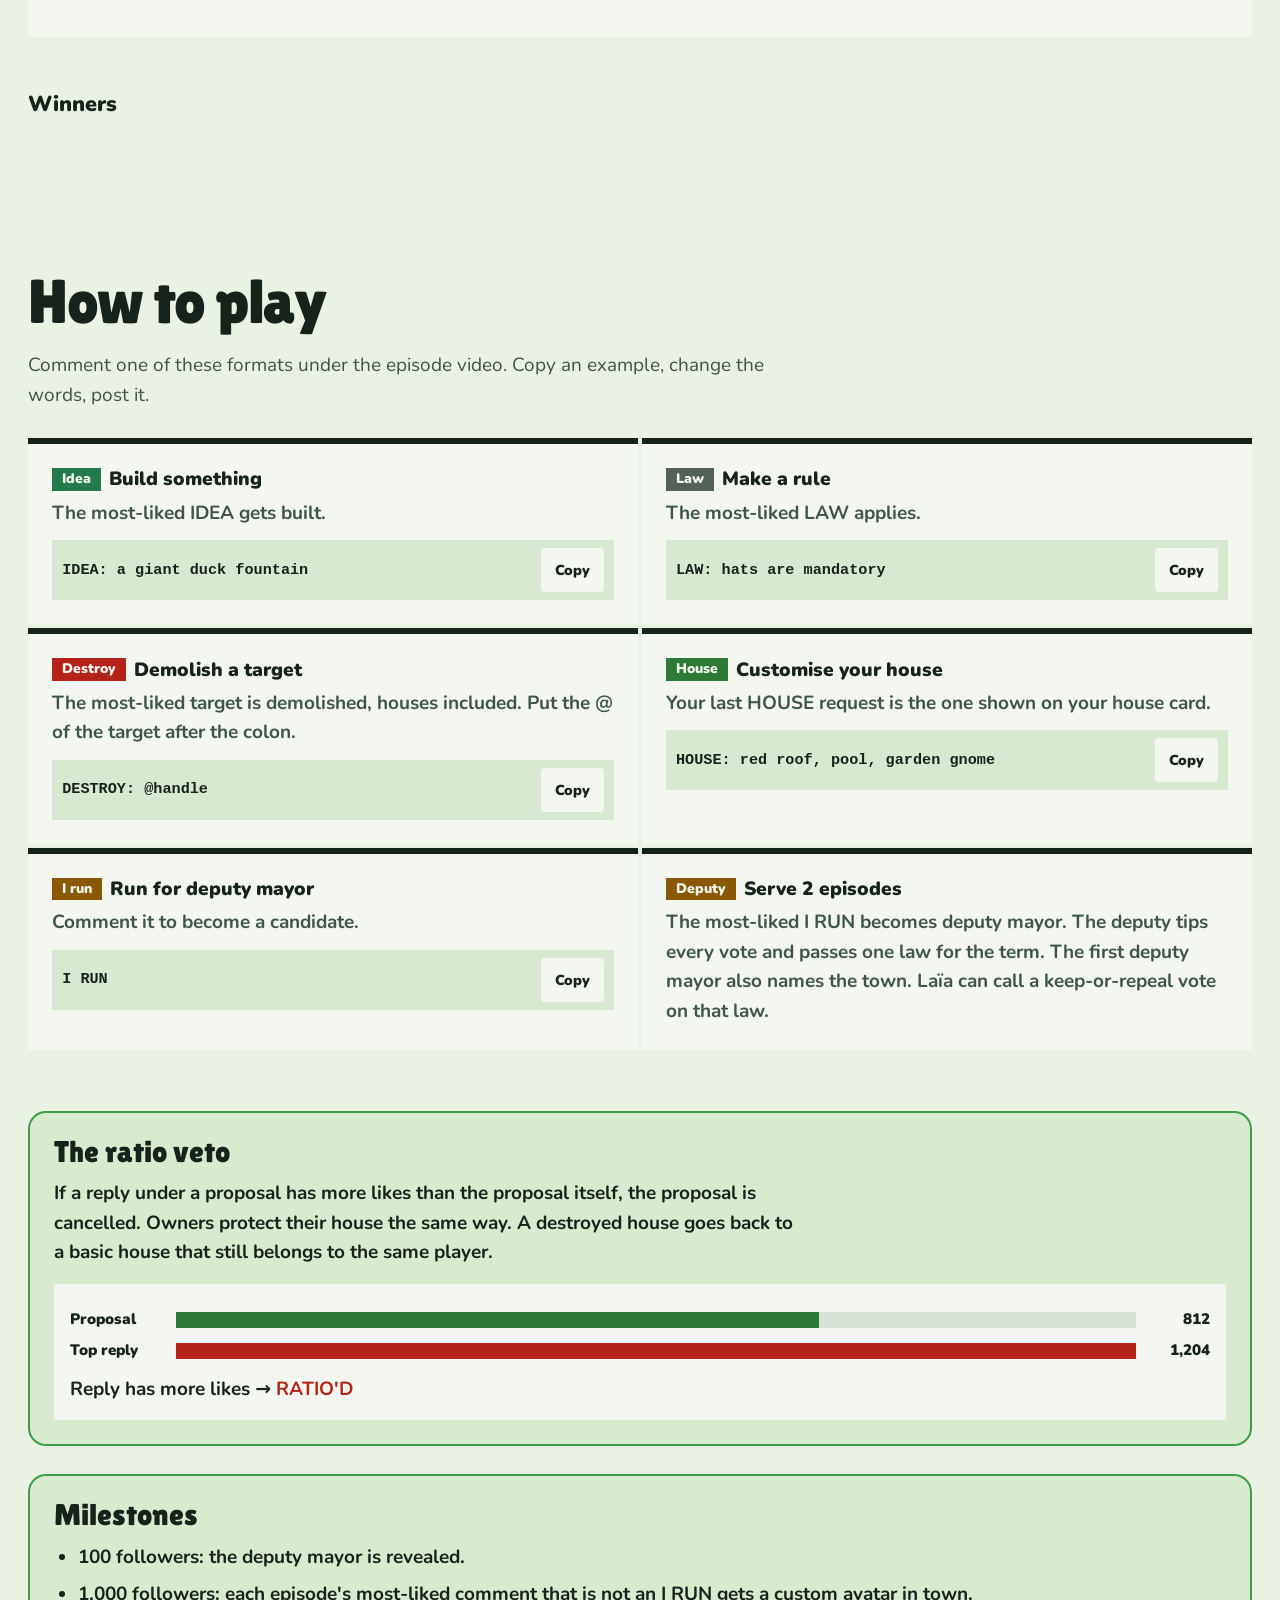
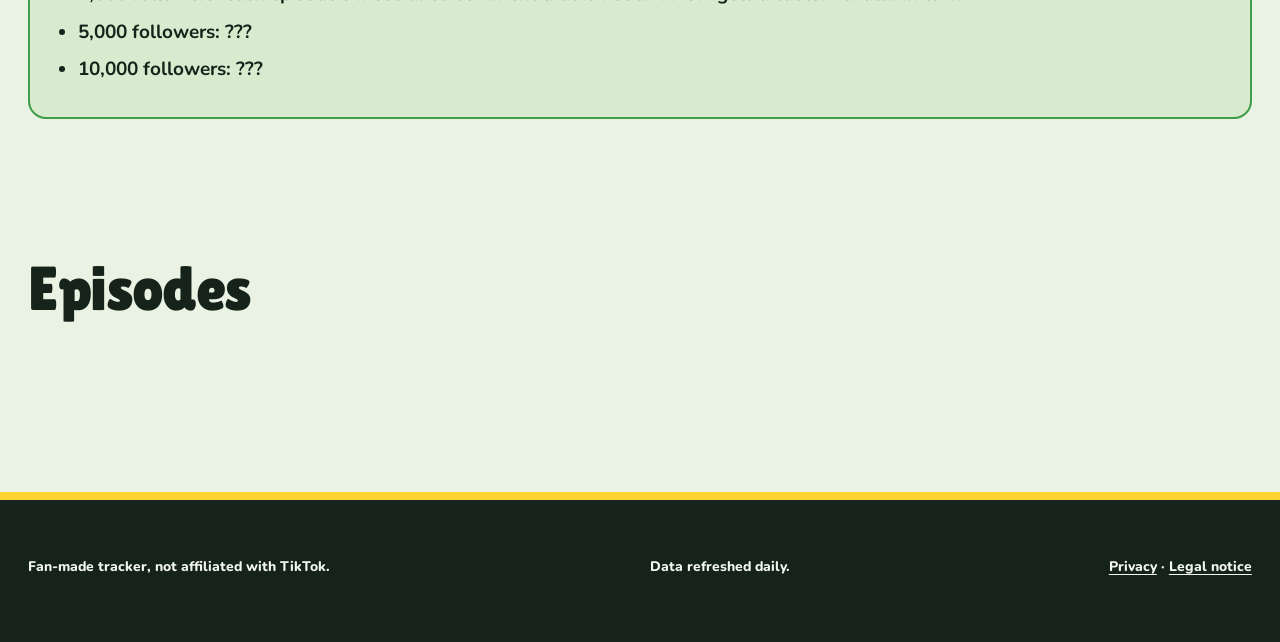
==== commit f9a93134: "Clarify deputy and avatar rules" ====
--- a/index.html
+++ b/index.html
@@ -19,6 +19,7 @@
   try { var t = localStorage.getItem('theme'); if (t === 'light' || t === 'dark') document.documentElement.setAttribute('data-theme', t); } catch (e) {}
 </script>
 <link rel="stylesheet" href="style.css">
+<script data-goatcounter="https://laiacity.goatcounter.com/count" async src="https://gc.zgo.at/count.js"></script>
 </head>
 <body>
 
@@ -146,8 +147,9 @@
       <div>
         <ul class="deputy-rules">
           <li>Laïa is the mayor and stays mayor. The election picks her <strong>deputy mayor</strong>. It unlocks at 100 followers.</li>
-          <li>To run, comment <strong>I RUN</strong> under the latest episode. The most-liked candidacy wins.</li>
+          <li>To run, comment <strong>I RUN</strong> under the latest episode. Only I RUN comments count, and the most-liked candidacy wins.</li>
           <li>The deputy serves <strong>2 episodes</strong>.</li>
+          <li>The first deputy mayor also <strong>names the town</strong>.</li>
           <li>The deputy <strong>tips the balance</strong> in every vote during their term.</li>
           <li>The deputy can pass <strong>one law</strong> of their choice, which lasts their whole term.</li>
           <li>If Laïa judges that law abusive, the law's first episode opens a <strong>keep-or-repeal vote</strong>.</li>
@@ -170,7 +172,7 @@
   <section class="block" id="avatars" aria-labelledby="avatars-title">
     <h2 class="sec-title" id="avatars-title">Custom avatars</h2>
     <ul class="deputy-rules">
-      <li>Each episode, the <strong>top comment</strong> wins a custom avatar in town. It unlocks at 1,000 followers.</li>
+      <li>Each episode, the <strong>most-liked comment that is not an I RUN</strong> wins a custom avatar in town. It unlocks at 1,000 followers.</li>
       <li>The avatar shows on the winner's house card and in the houses grid.</li>
     </ul>
     <h3 class="type-head">Winners</h3>
@@ -215,7 +217,7 @@
       </li>
       <li class="format" id="how-deputy">
         <h3><span class="tag-type t-RUN">Deputy</span> Serve 2 episodes</h3>
-        <p>The most-liked I RUN becomes deputy mayor. The deputy tips every vote and passes one law for the term. Laïa can call a keep-or-repeal vote on that law.</p>
+        <p>The most-liked I RUN becomes deputy mayor. The deputy tips every vote and passes one law for the term. The first deputy mayor also names the town. Laïa can call a keep-or-repeal vote on that law.</p>
       </li>
     </ul>
     <p class="copy-status" id="copy-status" role="status" aria-live="polite"></p>
@@ -242,7 +244,7 @@
       <h3>Milestones</h3>
       <ul>
         <li><strong>100 followers:</strong> the deputy mayor is revealed.</li>
-        <li><strong>1,000 followers:</strong> each episode's top comment gets a custom avatar in town.</li>
+        <li><strong>1,000 followers:</strong> each episode's most-liked comment that is not an I RUN gets a custom avatar in town.</li>
         <li><strong>5,000 followers:</strong> ???</li>
         <li><strong>10,000 followers:</strong> ???</li>
       </ul>
--- a/style.css
+++ b/style.css
@@ -557,6 +557,9 @@
 .avatar-img.is-big { flex-basis: 72px; width: 72px; height: 72px; }
 .avatar-ph { background: var(--basic-soft); color: var(--muted); }
 .avatar-line { margin: var(--s3) 0 0; }
+.house-photo { width: min(360px, 100%); margin: 0 0 28px; }
+.house-photo img { display: block; width: 100%; height: auto; border-radius: var(--radius); background: var(--grass-soft); }
+.house-photo figcaption { margin-top: 8px; color: var(--muted); font-size: var(--step-small); font-weight: 700; }
 .hall-list { display: grid; gap: 4px; list-style: none; margin: 28px 0 0; padding: 0; }
 @media (min-width: 760px) { .hall-list { grid-template-columns: repeat(2, minmax(0, 1fr)); } }
 .hall-item { display: grid; grid-template-columns: auto auto minmax(0, 1fr); gap: 12px; align-items: center; padding: 20px; background: var(--paper); }
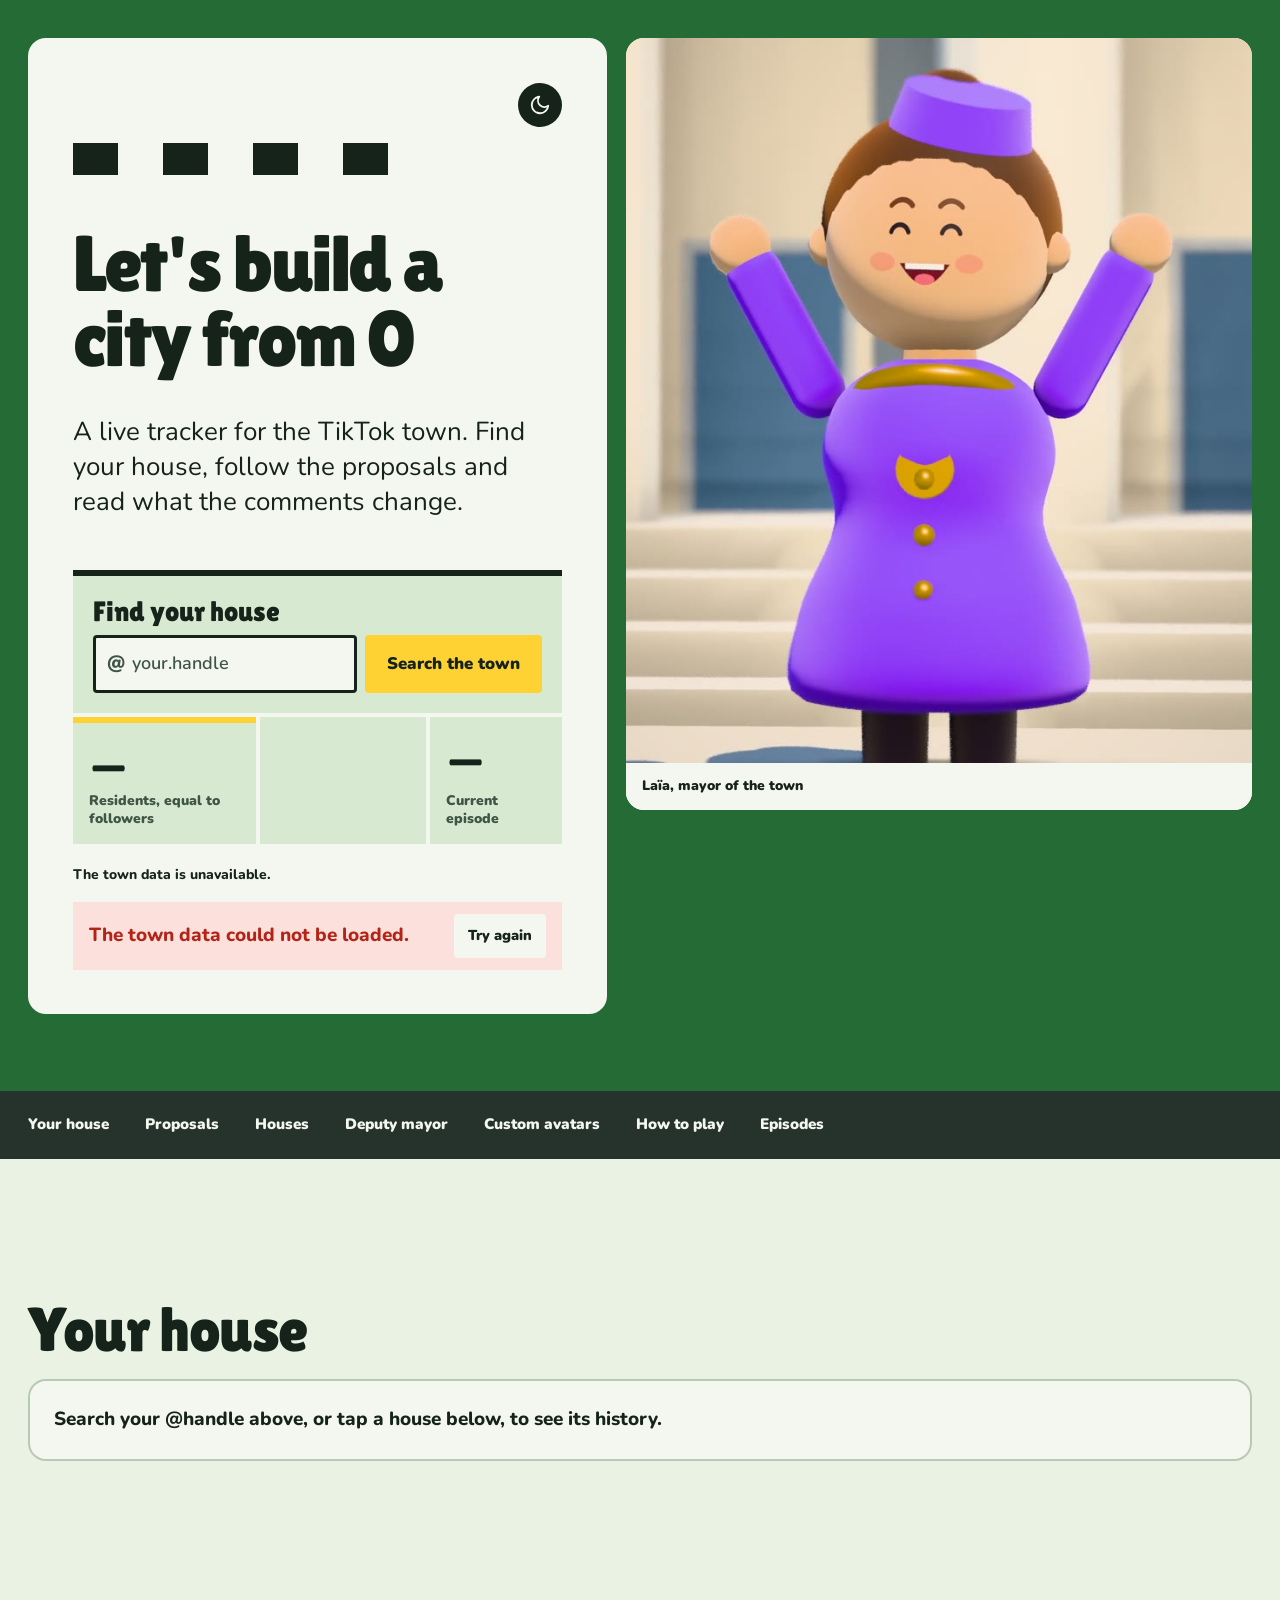
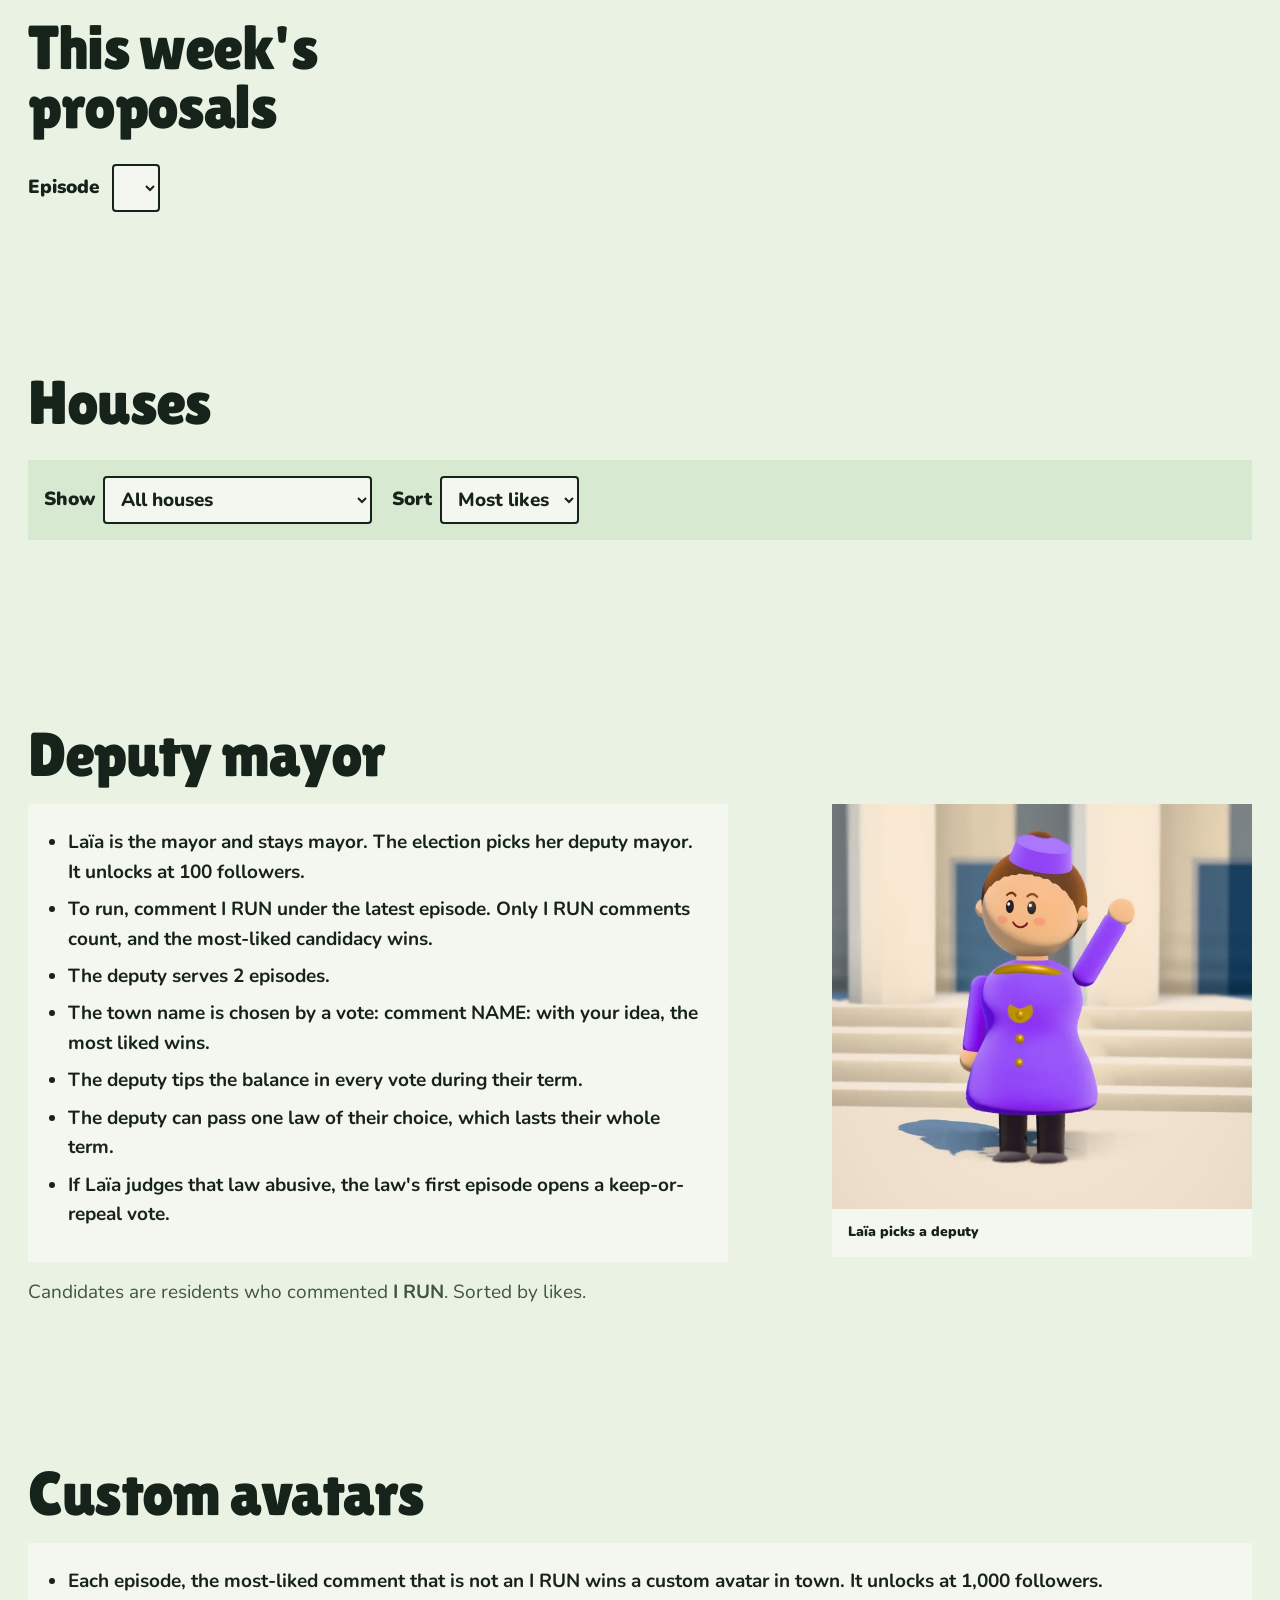
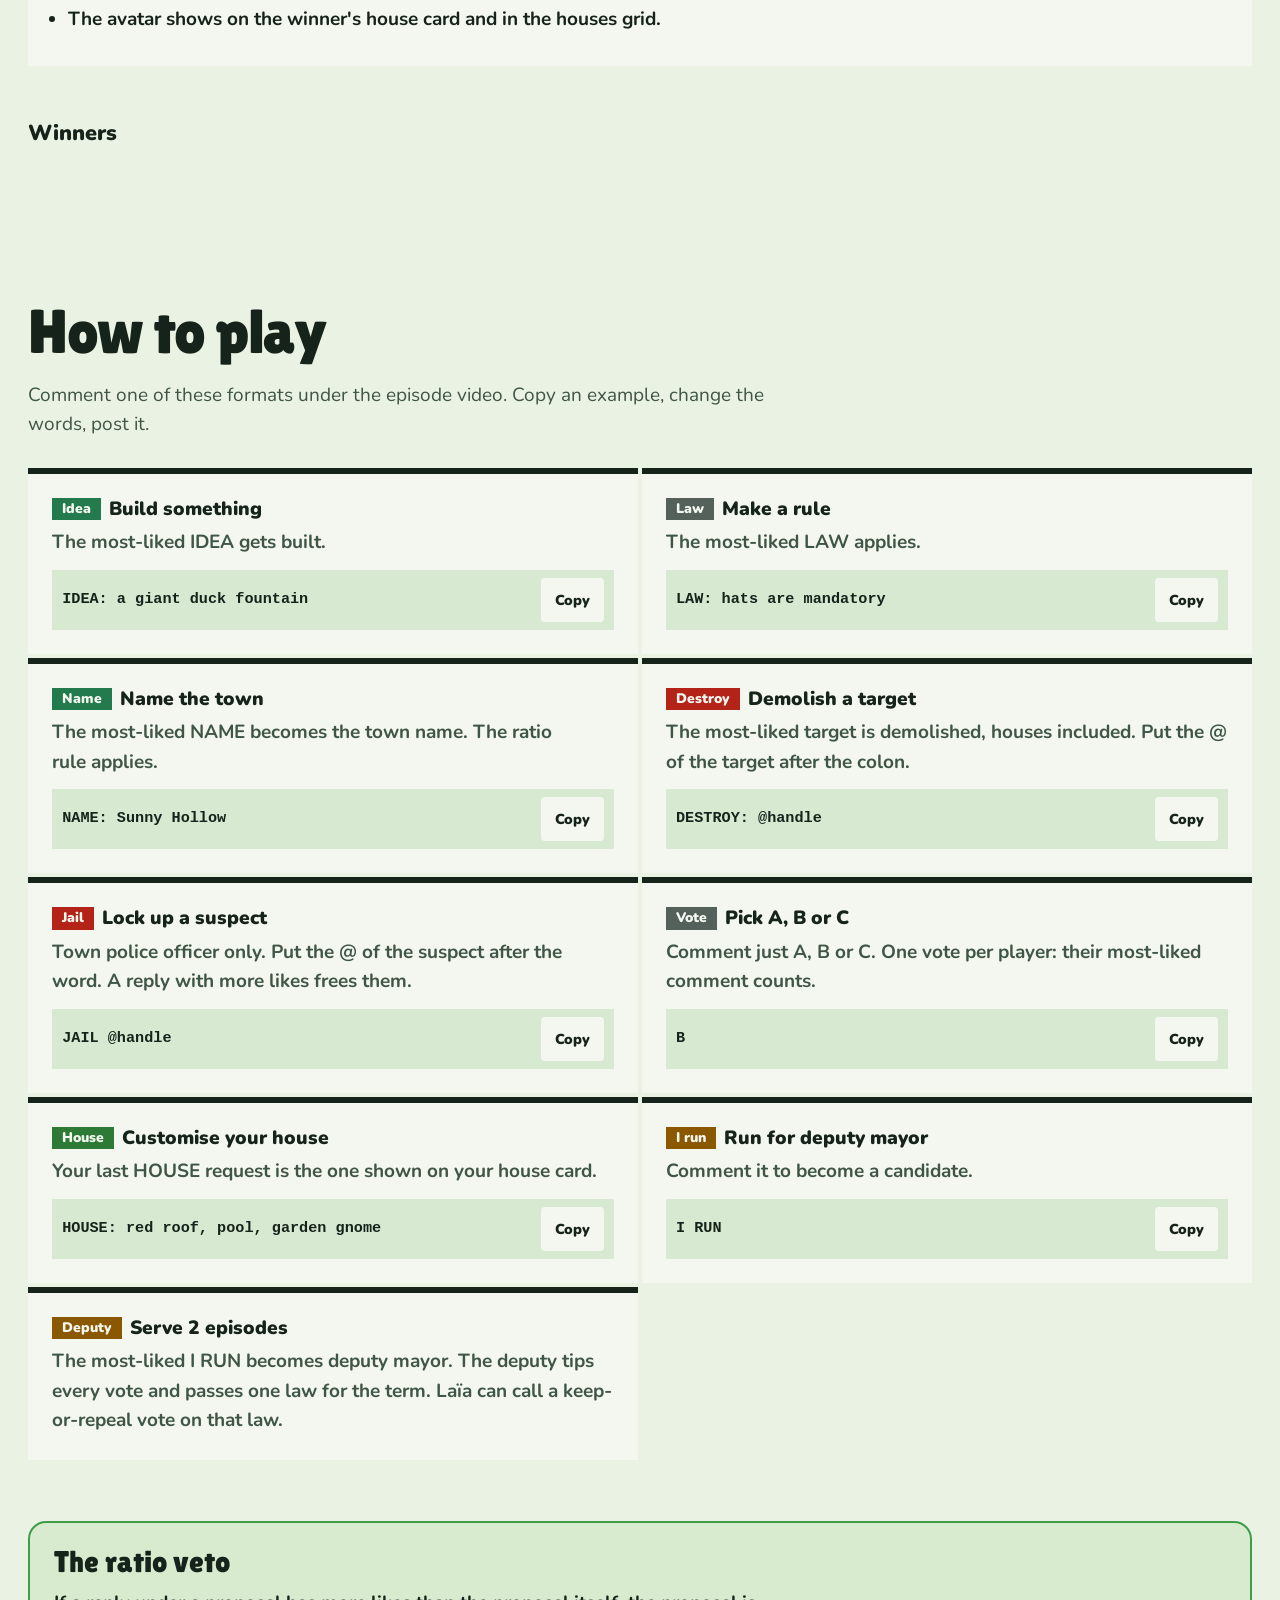
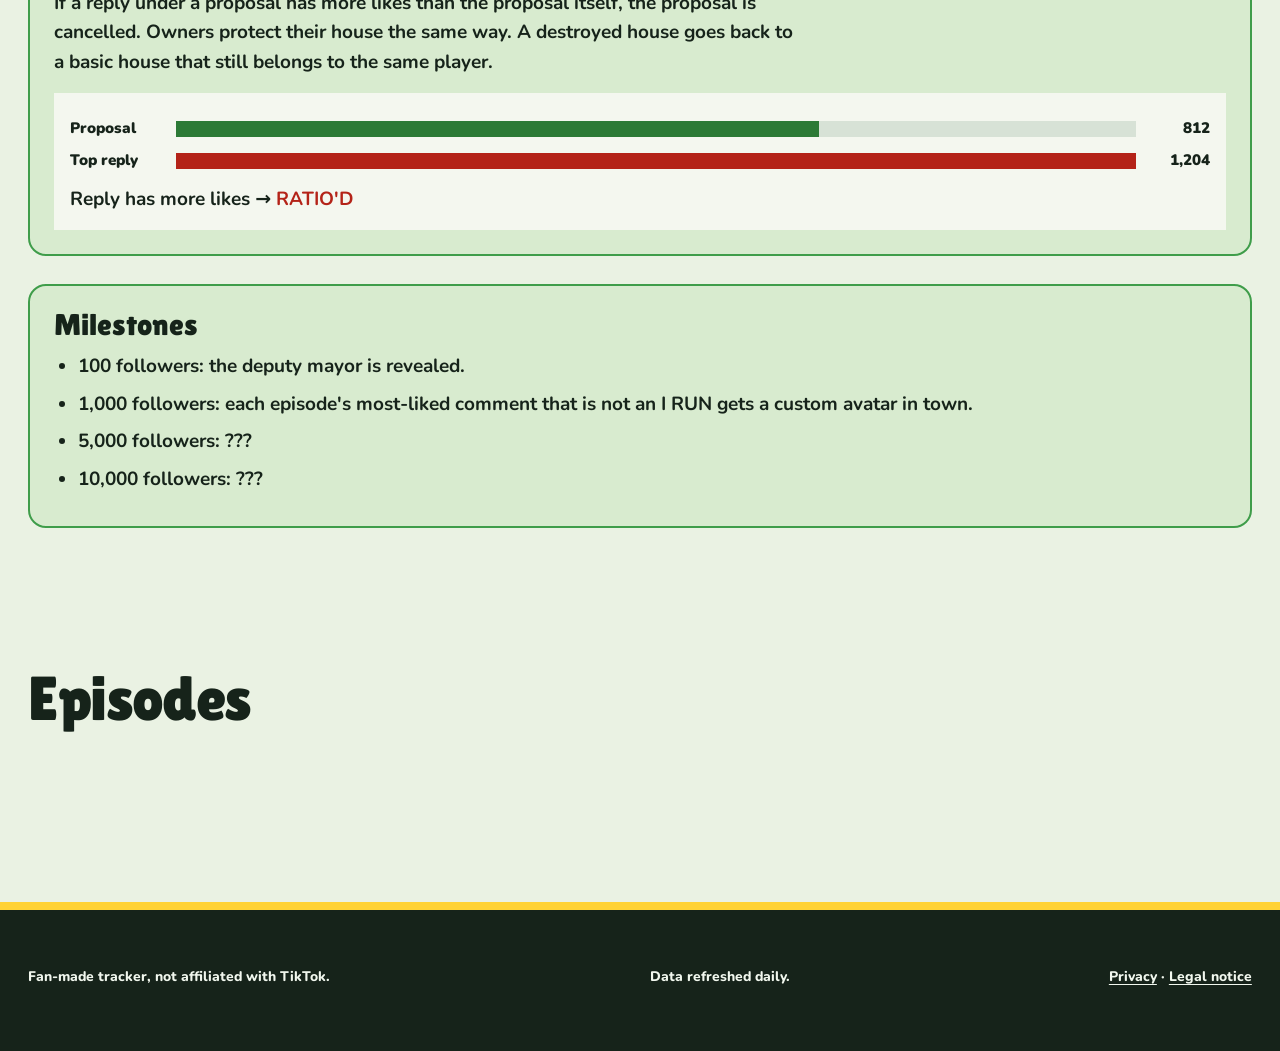
==== commit 8a9b7a6f: "Add town jobs, NAME and JAIL formats, strict vote format" ====
--- a/index.html
+++ b/index.html
@@ -149,7 +149,7 @@
           <li>Laïa is the mayor and stays mayor. The election picks her <strong>deputy mayor</strong>. It unlocks at 100 followers.</li>
           <li>To run, comment <strong>I RUN</strong> under the latest episode. Only I RUN comments count, and the most-liked candidacy wins.</li>
           <li>The deputy serves <strong>2 episodes</strong>.</li>
-          <li>The first deputy mayor also <strong>names the town</strong>.</li>
+          <li>The town name is chosen by a vote: comment <strong>NAME:</strong> with your idea, the most liked wins.</li>
           <li>The deputy <strong>tips the balance</strong> in every vote during their term.</li>
           <li>The deputy can pass <strong>one law</strong> of their choice, which lasts their whole term.</li>
           <li>If Laïa judges that law abusive, the law's first episode opens a <strong>keep-or-repeal vote</strong>.</li>
@@ -179,6 +179,12 @@
     <div id="avatar-root"></div>
   </section>
 
+  <section class="block" id="jobs" aria-labelledby="jobs-title" hidden>
+    <h2 class="sec-title" id="jobs-title">Town jobs</h2>
+    <p class="muted">Residents hired for a job in town, with the episode they were hired in.</p>
+    <div id="jobs-root"></div>
+  </section>
+
   <section class="block" id="hall" aria-labelledby="hall-title" hidden>
     <h2 class="sec-title" id="hall-title">Hall of fame</h2>
     <p class="muted">Deputy mayors and custom avatar winners, in the order of the episode they were chosen.</p>
@@ -201,9 +207,24 @@
         <div class="example"><code id="ex-law">LAW: hats are mandatory</code><button type="button" class="btn small copy" data-copy-target="ex-law" aria-label="Copy the LAW example">Copy</button></div>
       </li>
       <li class="format">
+        <h3><span class="tag-type t-NAME">Name</span> Name the town</h3>
+        <p>The most-liked NAME becomes the town name. The ratio rule applies.</p>
+        <div class="example"><code id="ex-name">NAME: Sunny Hollow</code><button type="button" class="btn small copy" data-copy-target="ex-name" aria-label="Copy the NAME example">Copy</button></div>
+      </li>
+      <li class="format">
         <h3><span class="tag-type t-DESTROY">Destroy</span> Demolish a target</h3>
         <p>The most-liked target is demolished, houses included. Put the @ of the target after the colon.</p>
         <div class="example"><code id="ex-destroy">DESTROY: @handle</code><button type="button" class="btn small copy" data-copy-target="ex-destroy" aria-label="Copy the DESTROY example">Copy</button></div>
+      </li>
+      <li class="format">
+        <h3><span class="tag-type t-JAIL">Jail</span> Lock up a suspect</h3>
+        <p>Town police officer only. Put the @ of the suspect after the word. A reply with more likes frees them.</p>
+        <div class="example"><code id="ex-jail">JAIL @handle</code><button type="button" class="btn small copy" data-copy-target="ex-jail" aria-label="Copy the JAIL example">Copy</button></div>
+      </li>
+      <li class="format">
+        <h3><span class="tag-type t-VOTE">Vote</span> Pick A, B or C</h3>
+        <p>Comment just A, B or C. One vote per player: their most-liked comment counts.</p>
+        <div class="example"><code id="ex-vote">B</code><button type="button" class="btn small copy" data-copy-target="ex-vote" aria-label="Copy the vote example">Copy</button></div>
       </li>
       <li class="format">
         <h3><span class="tag-type t-HOUSE">House</span> Customise your house</h3>
@@ -217,7 +238,7 @@
       </li>
       <li class="format" id="how-deputy">
         <h3><span class="tag-type t-RUN">Deputy</span> Serve 2 episodes</h3>
-        <p>The most-liked I RUN becomes deputy mayor. The deputy tips every vote and passes one law for the term. The first deputy mayor also names the town. Laïa can call a keep-or-repeal vote on that law.</p>
+        <p>The most-liked I RUN becomes deputy mayor. The deputy tips every vote and passes one law for the term. Laïa can call a keep-or-repeal vote on that law.</p>
       </li>
     </ul>
     <p class="copy-status" id="copy-status" role="status" aria-live="polite"></p>
--- a/style.css
+++ b/style.css
@@ -491,6 +491,9 @@
 .t-DESTROY { background: var(--t-destroy); }
 .t-RUN { background: var(--t-run); }
 .t-HOUSE { background: var(--t-house); }
+.t-NAME { background: var(--t-idea); }
+.t-JAIL { background: var(--t-destroy); }
+.t-VOTE { background: var(--t-law); }
 .win, .lead { padding: 4px 10px; background: var(--paper); color: var(--ink); font-size: var(--step-small); font-weight: 900; }
 .win { background: var(--sun); color: var(--on-sun); }
 .likes { margin-left: auto; color: var(--muted); font-size: var(--step-small); font-weight: 900; font-variant-numeric: tabular-nums; }
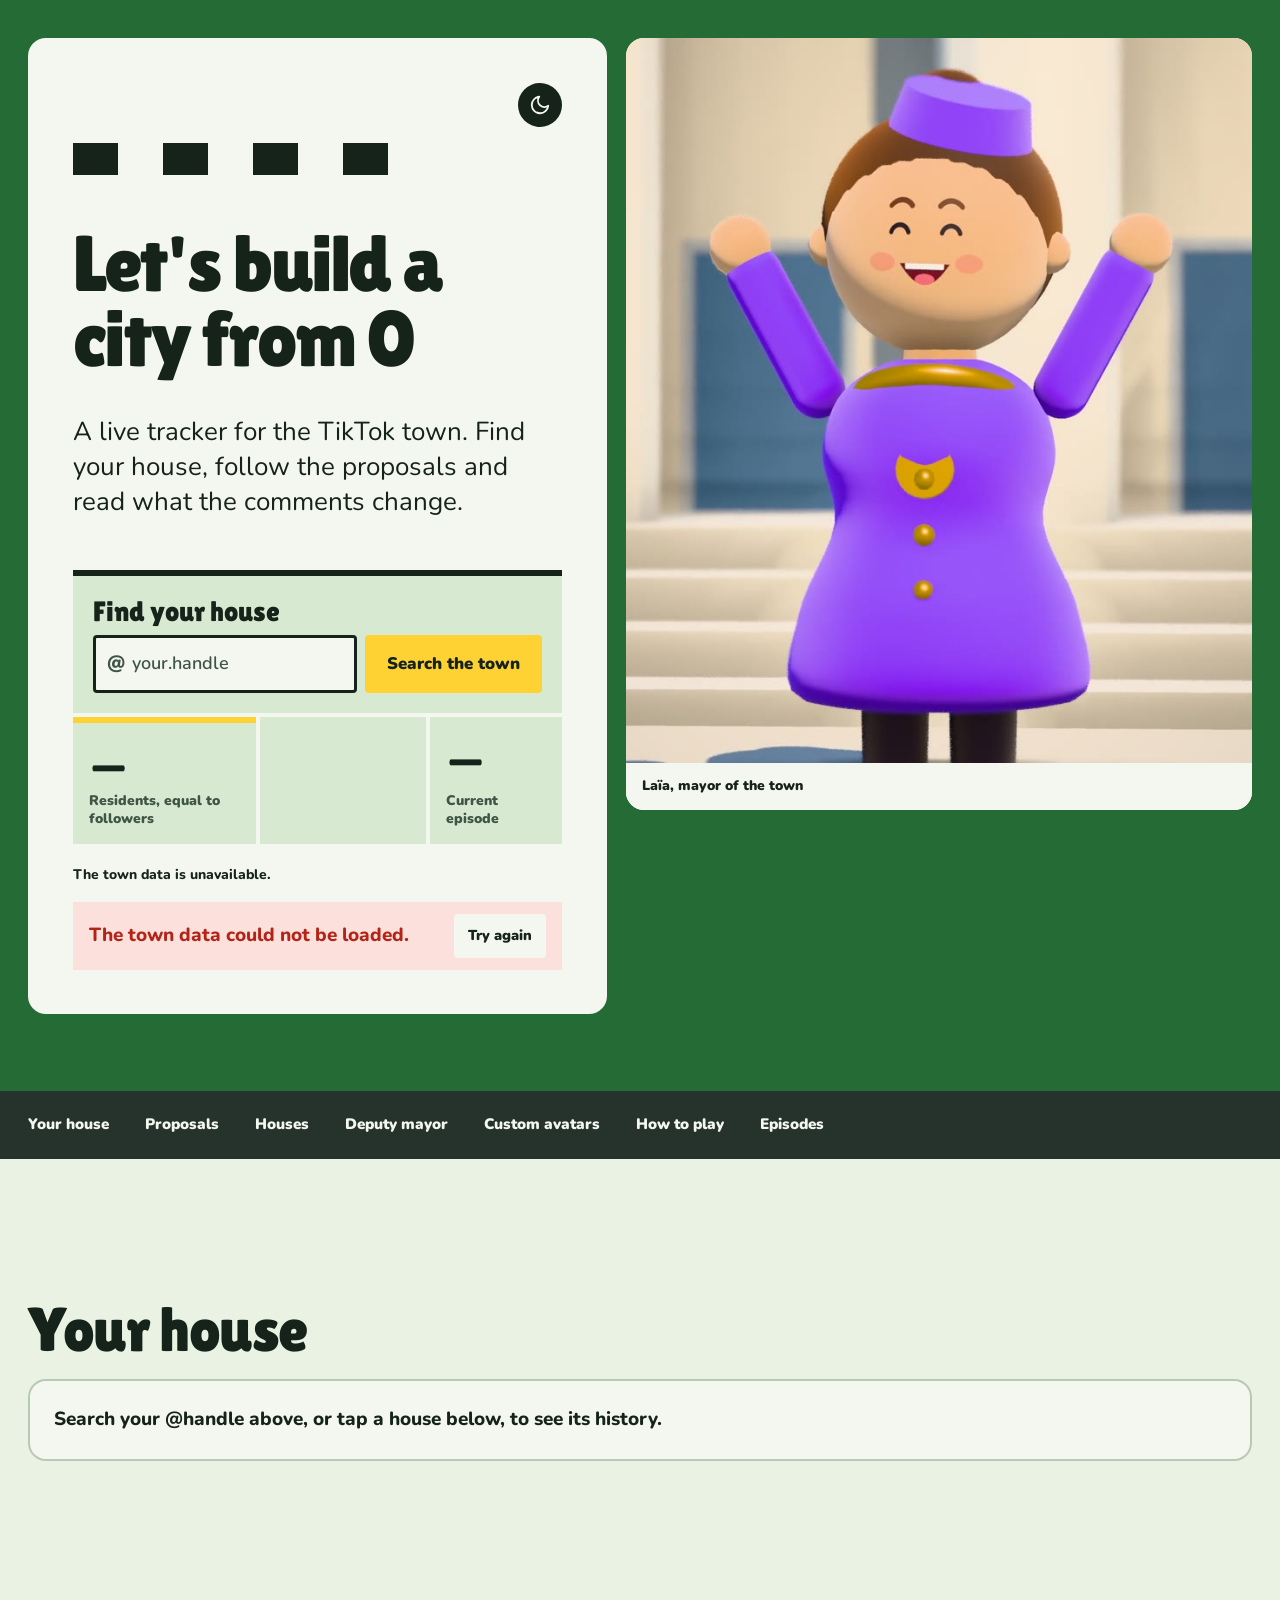
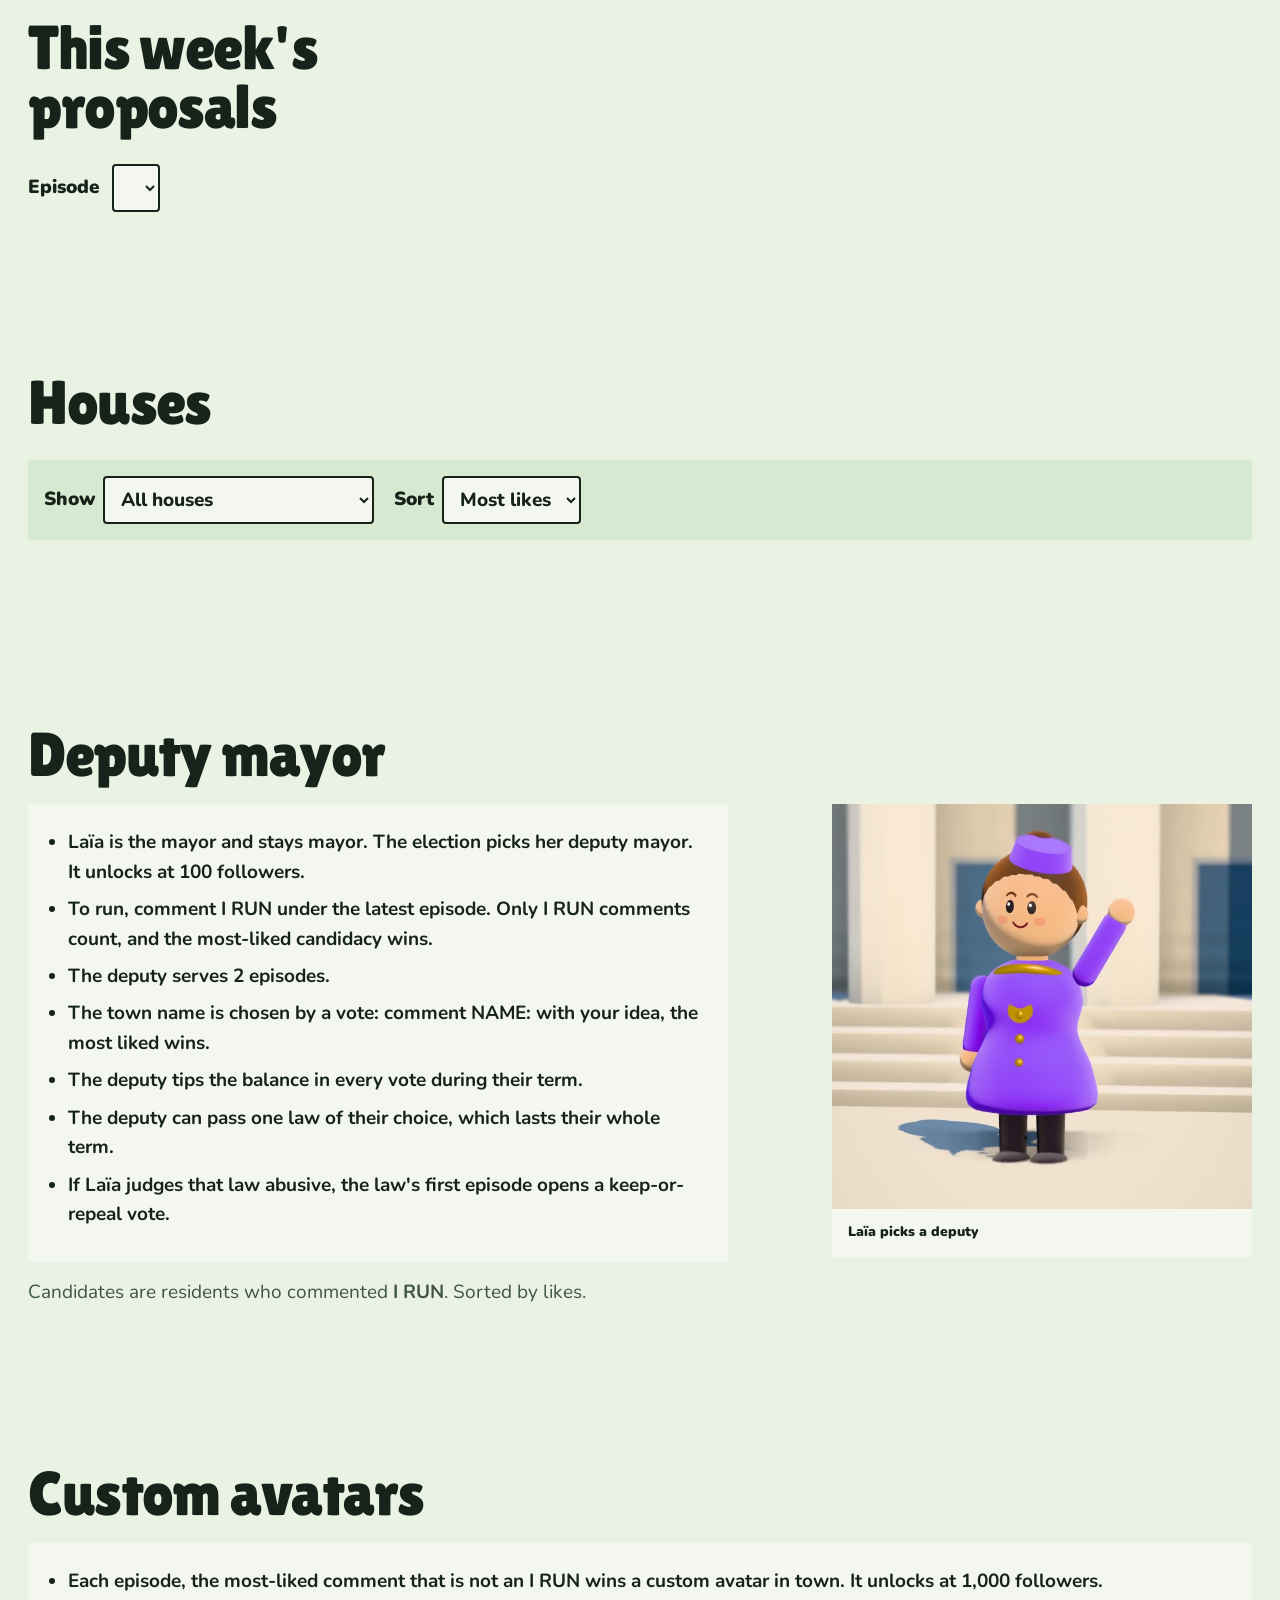
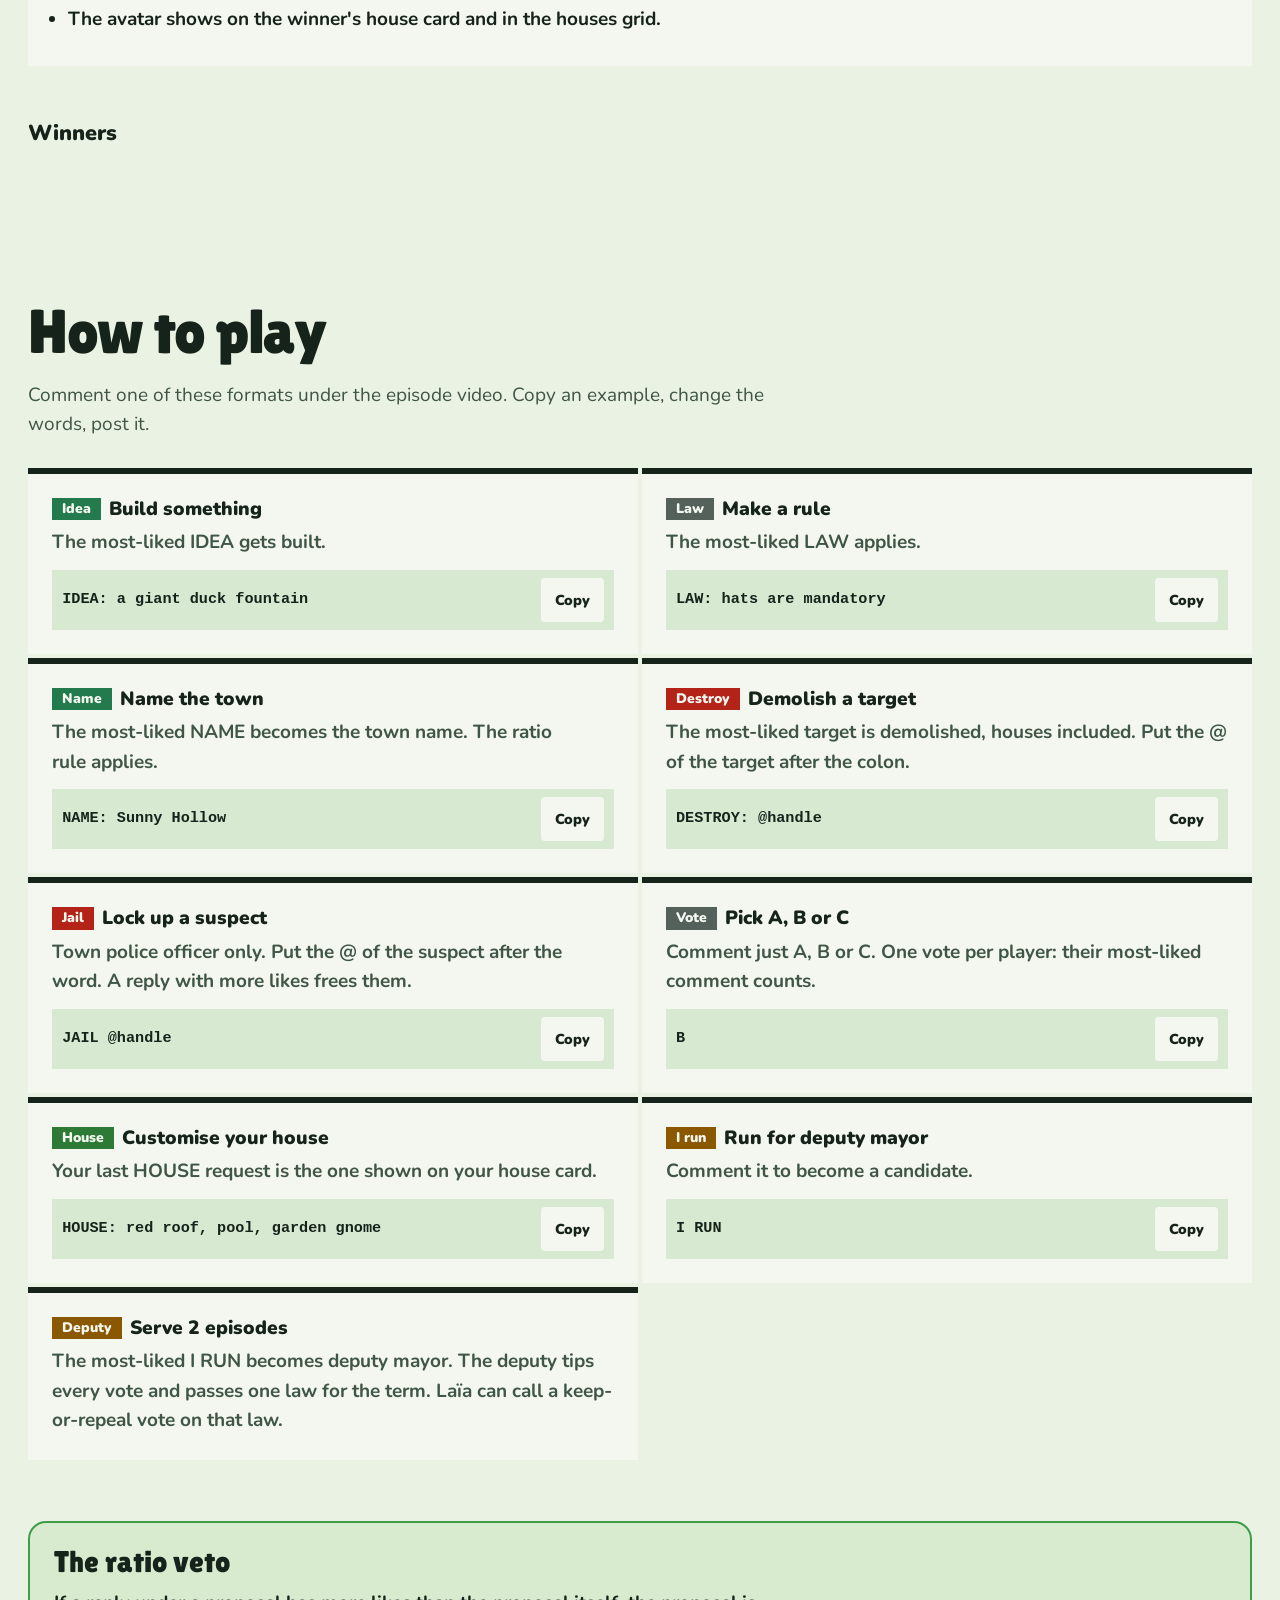
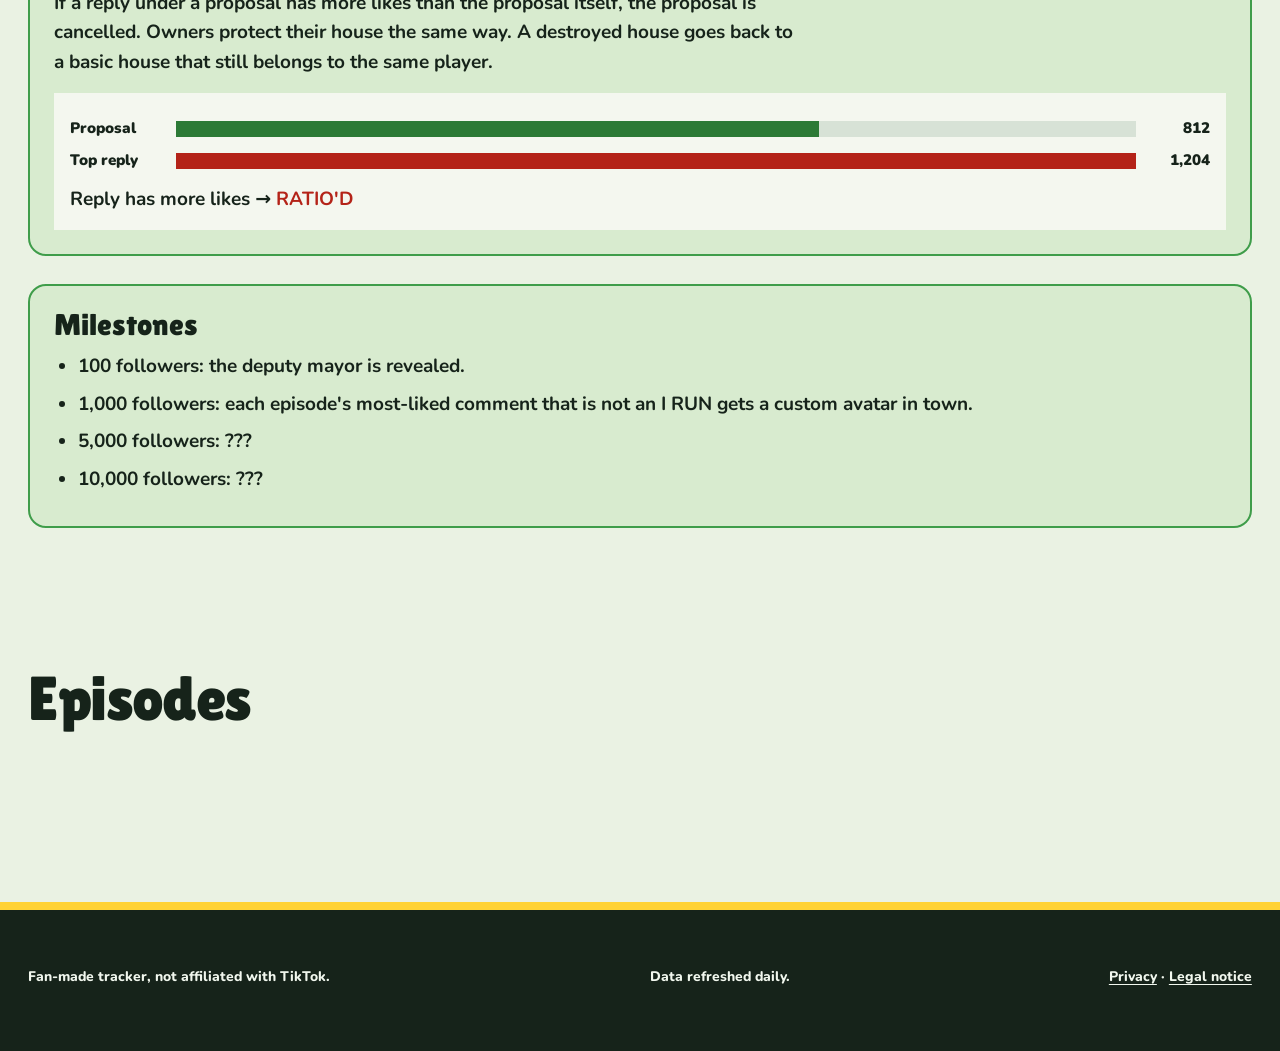
==== commit e5963c89: "Houses destroyed by the meteor (Night Shift #4), bunker photo" ====
--- a/index.html
+++ b/index.html
@@ -94,6 +94,7 @@
       <li id="nav-hall" hidden><a href="#hall">Hall of fame</a></li>
       <li><a href="#how">How to play</a></li>
       <li><a href="#episodes">Episodes</a></li>
+      <li id="nav-night" hidden><a href="#night-shift">Night Shift</a></li>
     </ul>
   </div>
 </nav>
@@ -124,7 +125,8 @@
           <option value="all">All houses</option>
           <option value="custom">Custom</option>
           <option value="basic">Basic</option>
-          <option value="destroyed_basic">Destroyed, back to basic</option>
+          <option value="meteor">Destroyed by the meteor</option>
+              <option value="destroyed_basic">Destroyed, back to basic</option>
         </select>
       </label>
       <label class="ctl">
@@ -277,6 +279,12 @@
     <ul class="ep-list" id="episode-list"></ul>
   </section>
 
+  <section class="block" id="night-shift" aria-labelledby="night-title" hidden>
+    <h2 class="sec-title" id="night-title">Night Shift</h2>
+    <p class="muted">The spinoff: the night builder builds your HOUSE requests between two episodes.</p>
+    <ul class="ep-list" id="night-list"></ul>
+  </section>
+
   
 </main>
 
--- a/style.css
+++ b/style.css
@@ -448,6 +448,7 @@
 .b-basic { background: var(--basic-soft); color: var(--basic); }
 .b-custom { background: var(--good-soft); color: var(--good); }
 .b-destroyed_basic { background: var(--bad-soft); color: var(--bad); }
+.b-meteor { background: var(--bad-soft); color: var(--bad); }
 .b-unknown { background: var(--basic-soft); color: var(--muted); }
 
 .house { margin-bottom: var(--s2); padding: clamp(20px, 4vw, 48px); border: 2px solid var(--ink); border-radius: var(--radius); background: var(--paper); color: var(--ink); }
